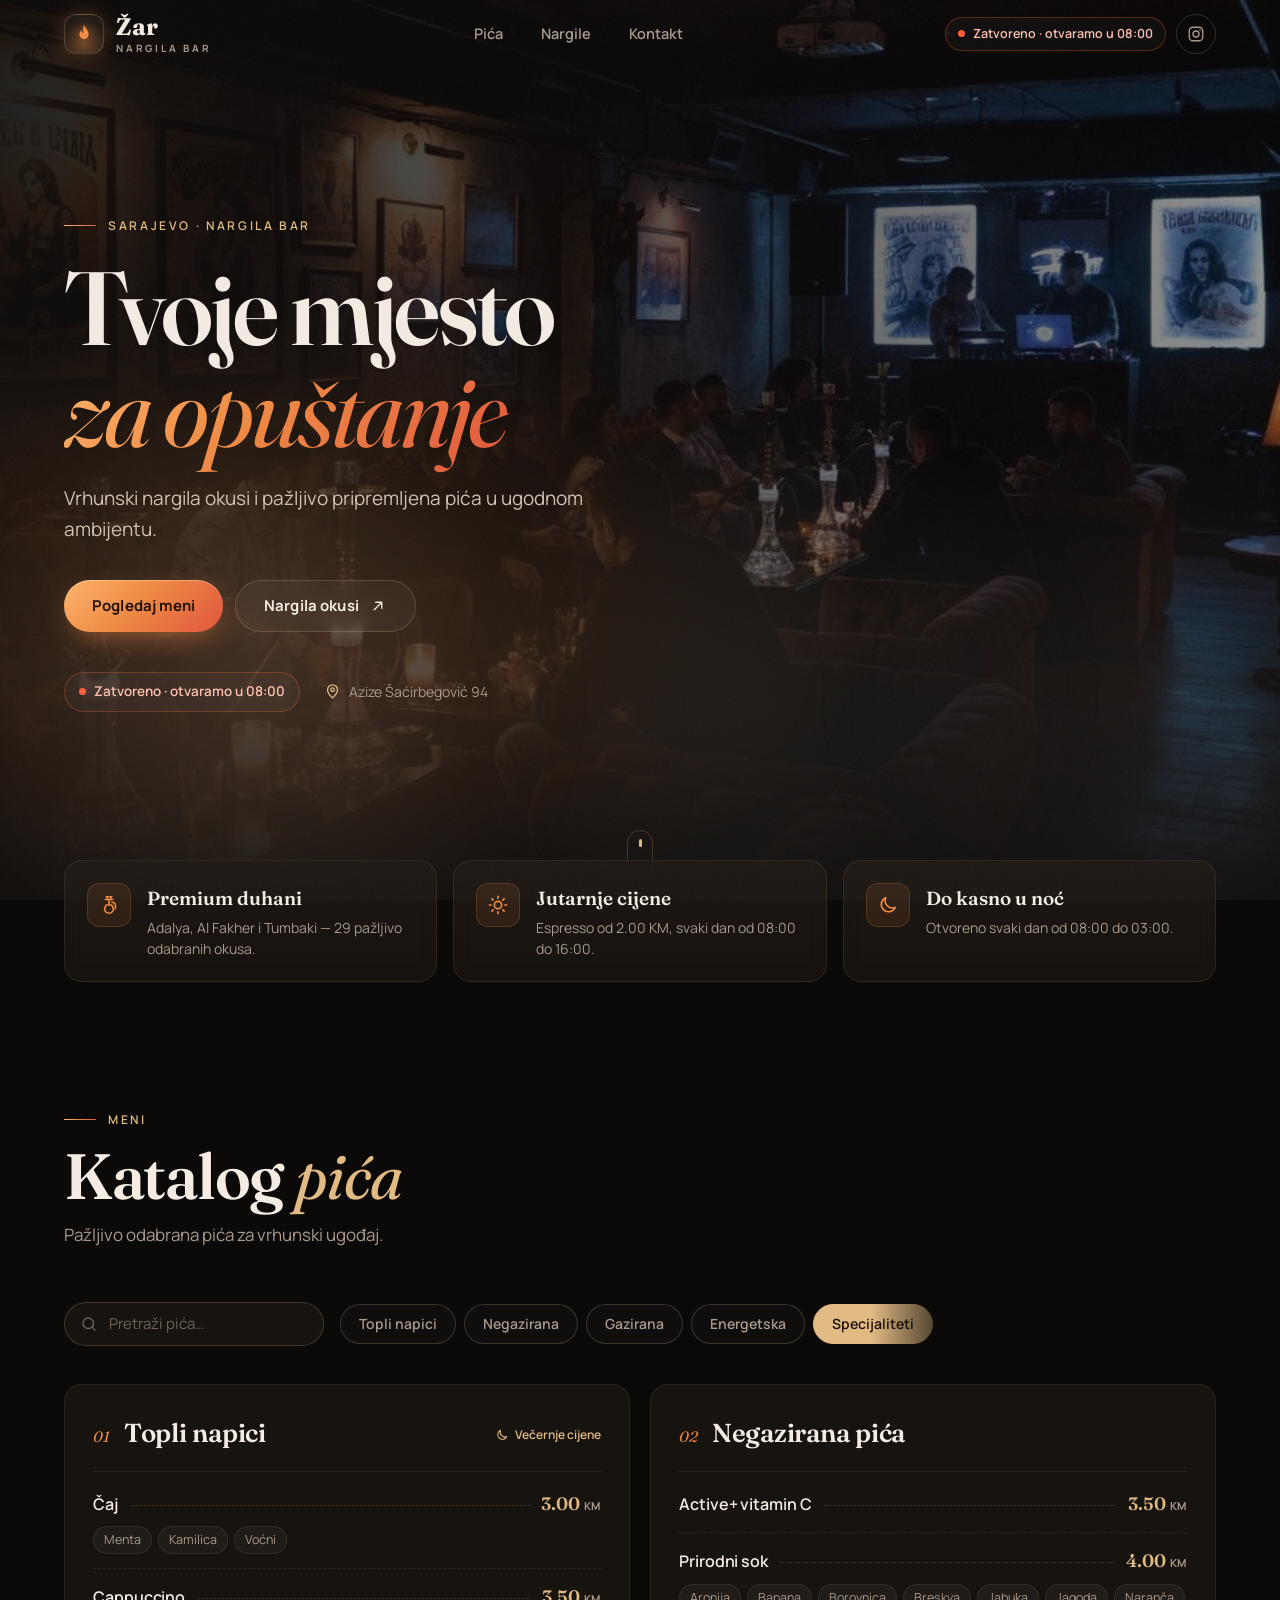
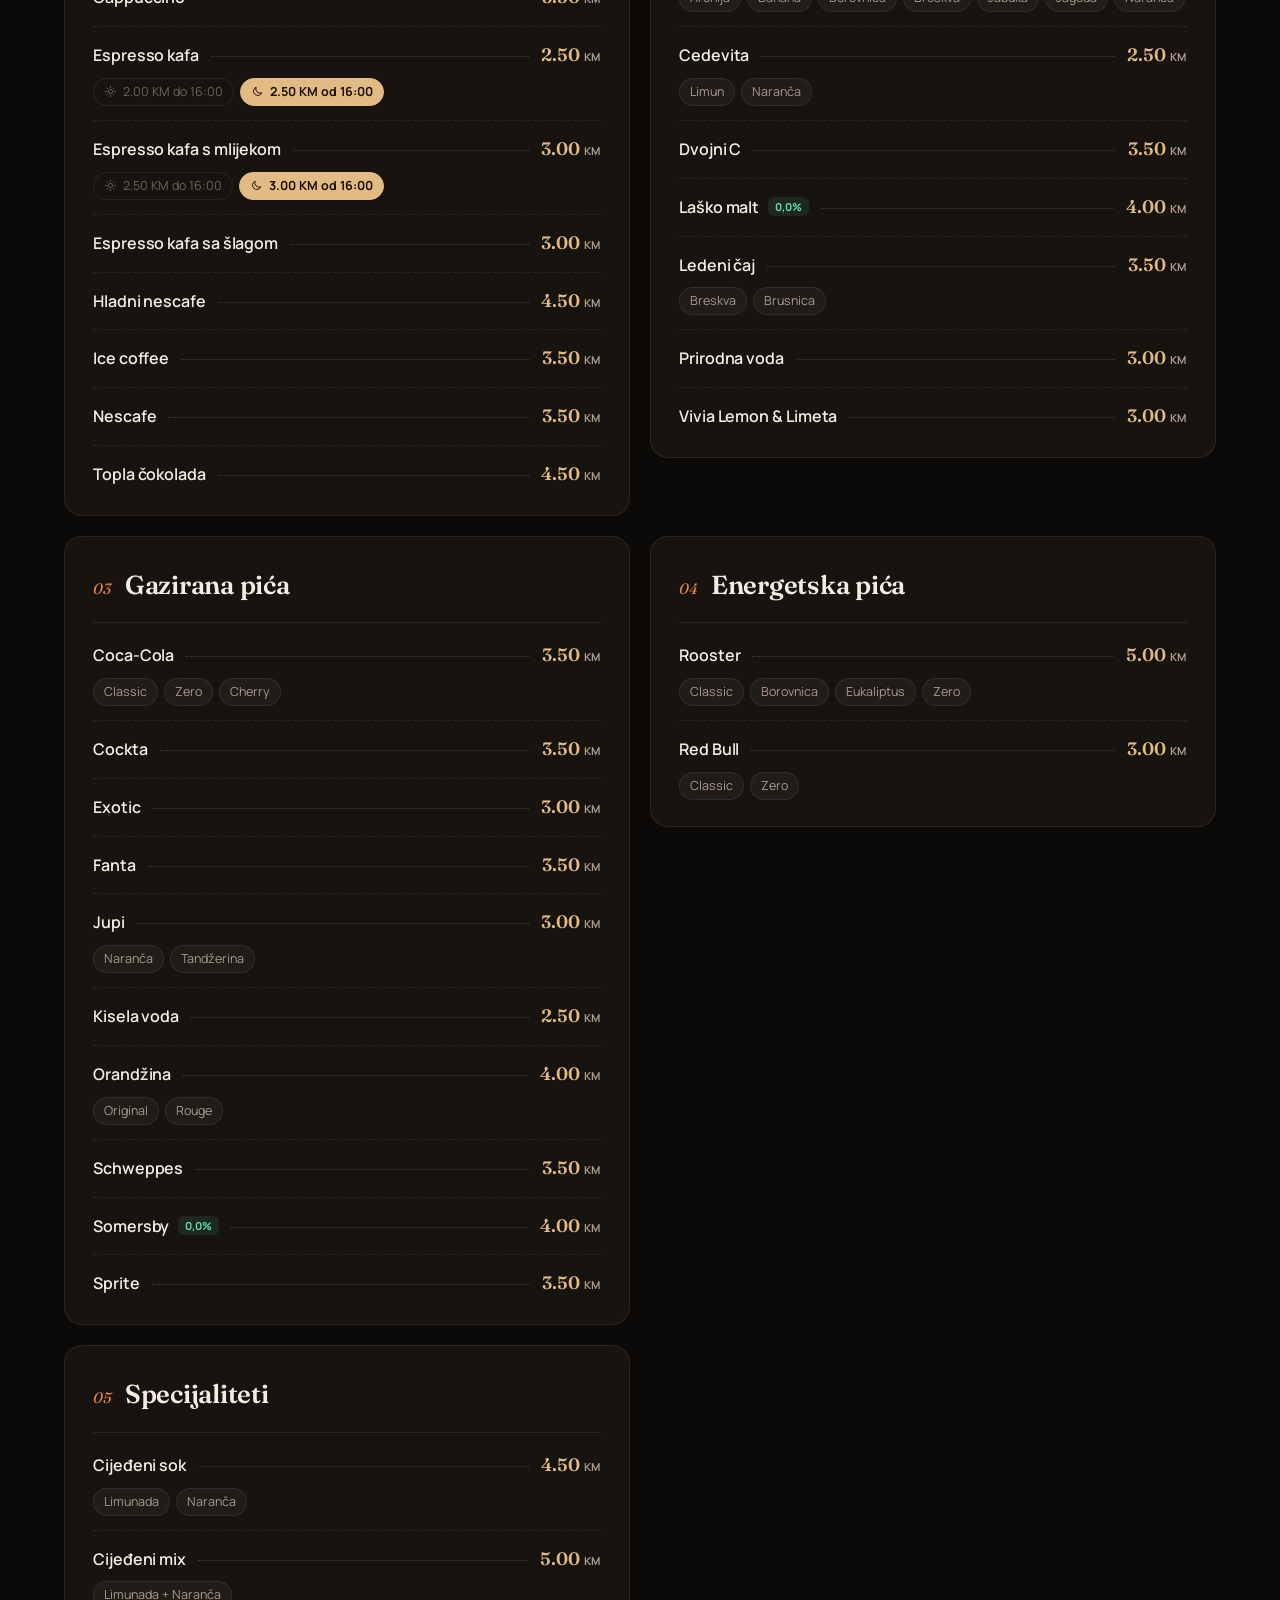
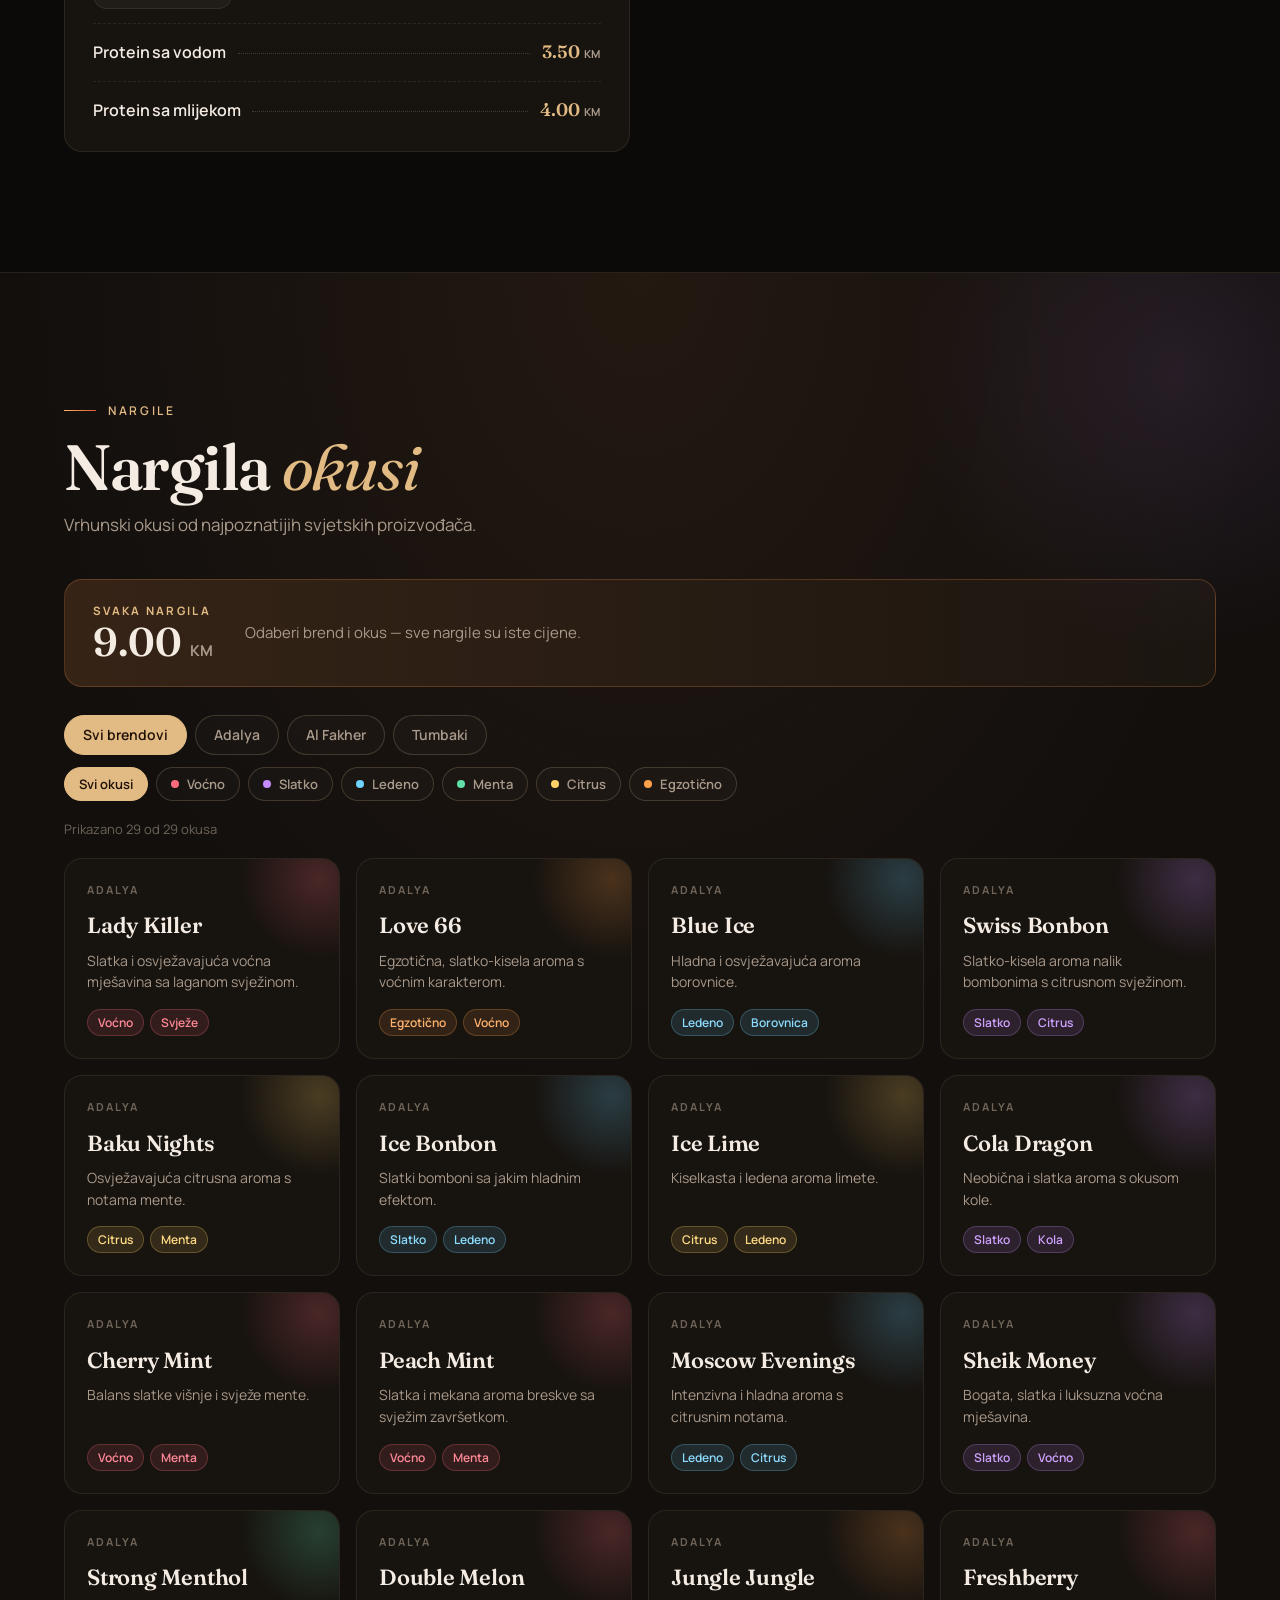
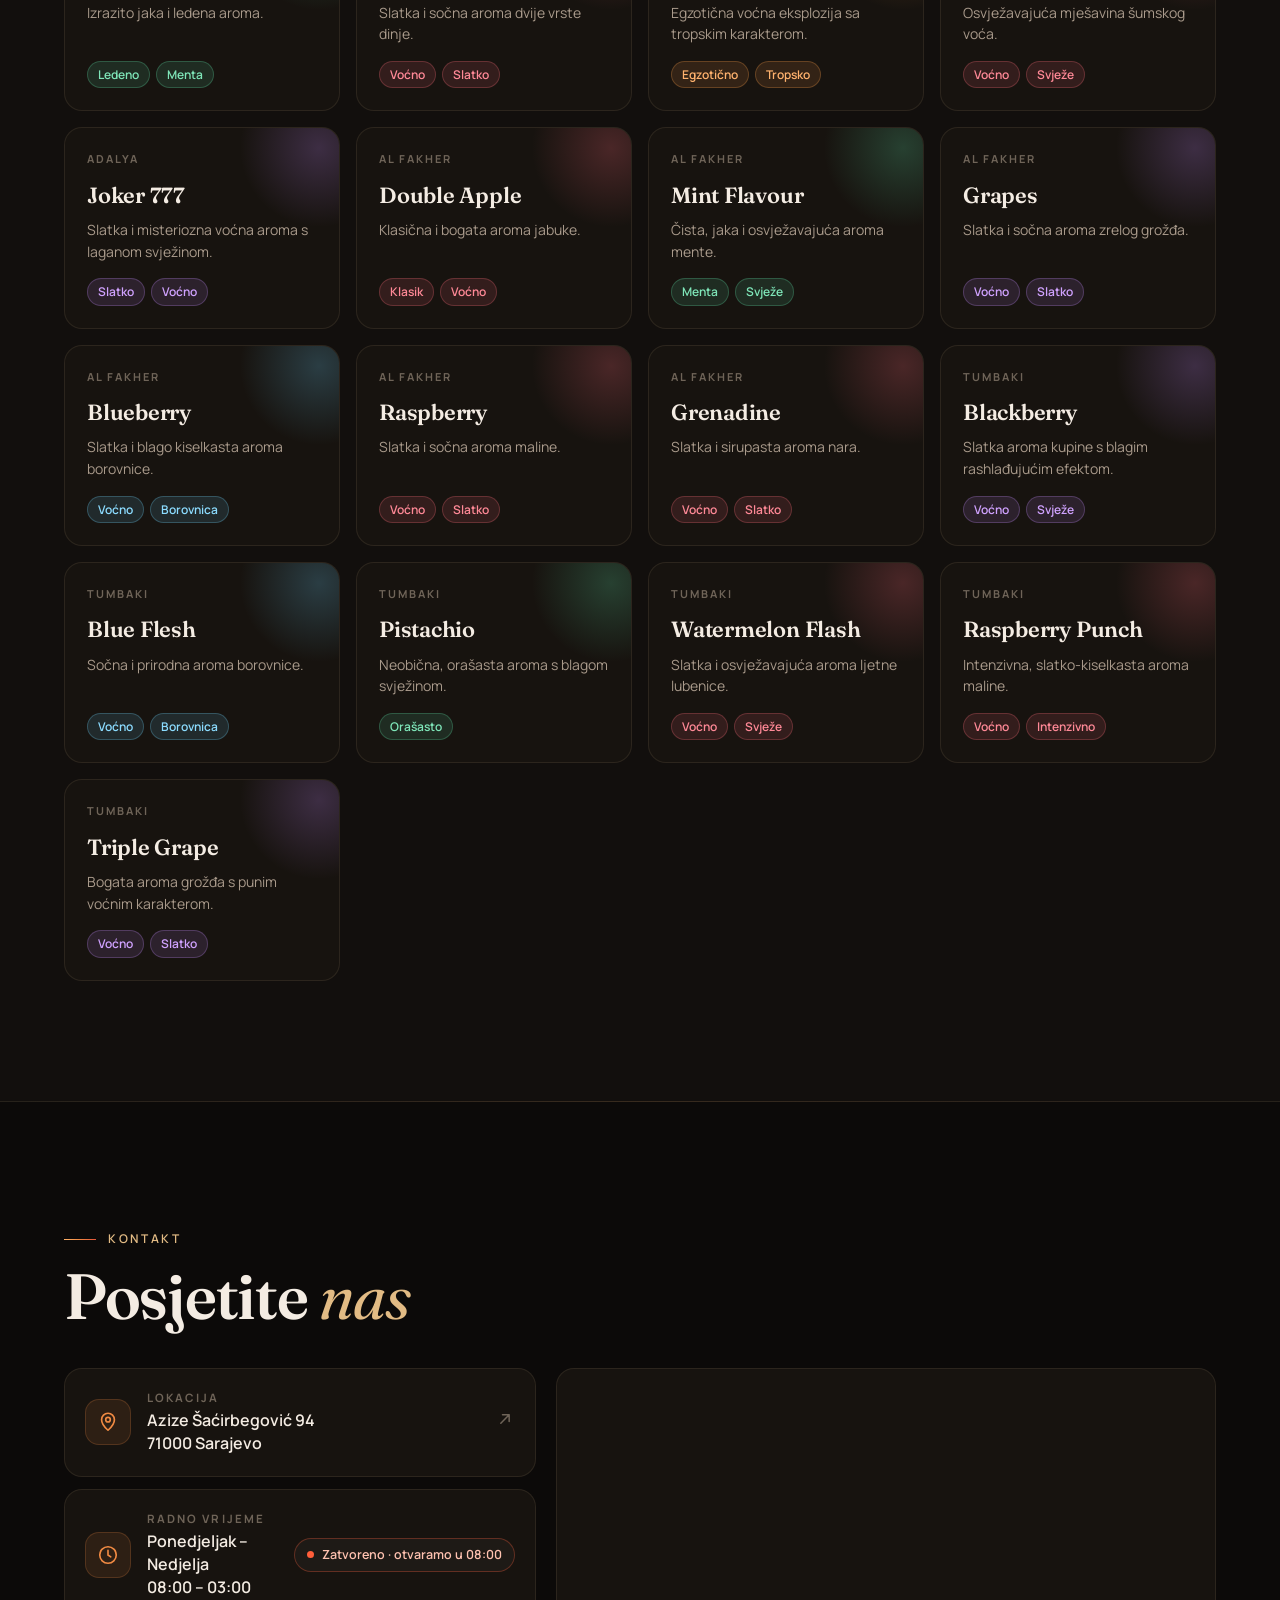
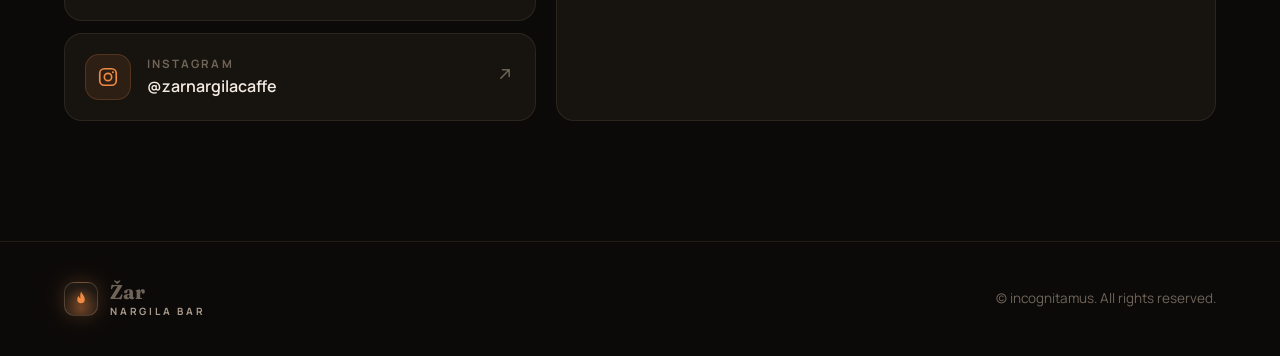
==== index.html @ 889f9b47 "Initial commit: Nargila Bar Žar menu website Static menu site (index.html, styles.css, script.js) wi" ====
<!DOCTYPE html>
<html lang="bs">
<head>
  <meta charset="UTF-8">
  <meta name="viewport" content="width=device-width, initial-scale=1.0, viewport-fit=cover">
  <title>Nargila Bar Žar · Sarajevo — Meni</title>
  <meta name="description" content="Nargila Bar Žar, Sarajevo — premium nargile (Adalya, Al Fakher, Tumbaki) i pažljivo pripremljena pića. Otvoreno svaki dan 08:00–03:00.">
  <meta name="theme-color" content="#0c0a09">
  <meta property="og:title" content="Nargila Bar Žar · Sarajevo">
  <meta property="og:description" content="Premium nargile i pića u ugodnom ambijentu. Pon–Ned 08:00–03:00.">
  <meta property="og:image" content="dark-atmospheric-hookah-lounge-interior-with-ambie.jpg">
  <meta property="og:type" content="website">
  <link rel="icon" href="data:image/svg+xml,%3Csvg xmlns='http://www.w3.org/2000/svg' viewBox='0 0 64 64'%3E%3Crect width='64' height='64' rx='14' fill='%230c0a09'/%3E%3Cpath d='M32 10c3 9 13 14 13 27a13 13 0 0 1-26 0c0-6 3-10 6-13 0 5 2 8 5 9-2-8 0-16 2-23z' fill='%23f08a43'/%3E%3C/svg%3E">
  <link rel="preconnect" href="https://fonts.googleapis.com">
  <link rel="preconnect" href="https://fonts.gstatic.com" crossorigin>
  <link href="https://fonts.googleapis.com/css2?family=Fraunces:ital,opsz,wght@0,9..144,400;0,9..144,600;0,9..144,700;1,9..144,400;1,9..144,600&family=Manrope:wght@400;500;600;700&display=swap" rel="stylesheet">
  <link rel="stylesheet" href="styles.css?v=5">
  <script>document.documentElement.classList.add("js")</script>
  <script type="application/ld+json">
  {
    "@context": "https://schema.org",
    "@type": "BarOrPub",
    "name": "Nargila Bar Žar",
    "image": "dark-atmospheric-hookah-lounge-interior-with-ambie.jpg",
    "address": {
      "@type": "PostalAddress",
      "streetAddress": "Azize Šaćirbegović 94",
      "addressLocality": "Sarajevo",
      "postalCode": "71000",
      "addressCountry": "BA"
    },
    "openingHours": "Mo-Su 08:00-03:00",
    "priceRange": "KM",
    "currenciesAccepted": "BAM",
    "sameAs": ["https://www.instagram.com/zarnargilacaffe"]
  }
  </script>
</head>
<body>

  <!-- SVG icon sprite -->
  <svg width="0" height="0" style="position:absolute" aria-hidden="true">
    <symbol id="i-flame" viewBox="0 0 24 24"><path fill="currentColor" d="M12 2c1.2 3.6 5 5.6 5 10.6A5 5 0 0 1 7 12.6c0-2.3 1.2-3.9 2.3-5 0 2 .8 3.1 2 3.5-.8-3.1 0-6.2.7-9.1z"/></symbol>
    <symbol id="i-pin" viewBox="0 0 24 24"><path fill="none" stroke="currentColor" stroke-width="1.8" stroke-linecap="round" stroke-linejoin="round" d="M12 21s-7-6.2-7-11.5a7 7 0 0 1 14 0C19 14.8 12 21 12 21z"/><circle cx="12" cy="9.5" r="2.5" fill="none" stroke="currentColor" stroke-width="1.8"/></symbol>
    <symbol id="i-clock" viewBox="0 0 24 24"><circle cx="12" cy="12" r="9" fill="none" stroke="currentColor" stroke-width="1.8"/><path fill="none" stroke="currentColor" stroke-width="1.8" stroke-linecap="round" d="M12 7v5l3 2"/></symbol>
    <symbol id="i-insta" viewBox="0 0 24 24"><rect x="3" y="3" width="18" height="18" rx="5" fill="none" stroke="currentColor" stroke-width="1.8"/><circle cx="12" cy="12" r="4" fill="none" stroke="currentColor" stroke-width="1.8"/><circle cx="17.3" cy="6.7" r="1.1" fill="currentColor"/></symbol>
    <symbol id="i-search" viewBox="0 0 24 24"><circle cx="11" cy="11" r="7" fill="none" stroke="currentColor" stroke-width="1.8"/><path stroke="currentColor" stroke-width="1.8" stroke-linecap="round" d="m20 20-3.5-3.5"/></symbol>
    <symbol id="i-cup" viewBox="0 0 24 24"><path fill="none" stroke="currentColor" stroke-width="1.8" stroke-linecap="round" stroke-linejoin="round" d="M4 9h13v5a6 6 0 0 1-6 6h-1a6 6 0 0 1-6-6V9zm13 1h1.5a2.5 2.5 0 0 1 0 5H17M8 2.5c-.6 1 .6 2 0 3M12 2.5c-.6 1 .6 2 0 3"/></symbol>
    <symbol id="i-home" viewBox="0 0 24 24"><path fill="none" stroke="currentColor" stroke-width="1.8" stroke-linecap="round" stroke-linejoin="round" d="M4 10.5 12 4l8 6.5V20a1 1 0 0 1-1 1h-4.5v-6h-5v6H5a1 1 0 0 1-1-1z"/></symbol>
    <symbol id="i-hookah" viewBox="0 0 24 24"><path fill="none" stroke="currentColor" stroke-width="1.8" stroke-linecap="round" stroke-linejoin="round" d="M9 3h6M10 3v3h4V3M8 6h8M12 6v6M9 12h6l1 2a4.5 4.5 0 0 1-4 7 4.5 4.5 0 0 1-4-7zM15 9c2.5 0 4 1.2 4 3.5V16"/></symbol>
    <symbol id="i-arrow" viewBox="0 0 24 24"><path fill="none" stroke="currentColor" stroke-width="1.8" stroke-linecap="round" stroke-linejoin="round" d="M7 17 17 7M9 7h8v8"/></symbol>
    <symbol id="i-snow" viewBox="0 0 24 24"><path fill="none" stroke="currentColor" stroke-width="1.8" stroke-linecap="round" d="M12 3v18M4.2 7.5l15.6 9M4.2 16.5l15.6-9M9.5 4.5 12 7l2.5-2.5M9.5 19.5 12 17l2.5 2.5"/></symbol>
    <symbol id="i-sun" viewBox="0 0 24 24"><circle cx="12" cy="12" r="4" fill="none" stroke="currentColor" stroke-width="1.8"/><path stroke="currentColor" stroke-width="1.8" stroke-linecap="round" d="M12 2.5v2M12 19.5v2M2.5 12h2M19.5 12h2M5.3 5.3l1.4 1.4M17.3 17.3l1.4 1.4M5.3 18.7l1.4-1.4M17.3 6.7l1.4-1.4"/></symbol>
    <symbol id="i-moon" viewBox="0 0 24 24"><path fill="none" stroke="currentColor" stroke-width="1.8" stroke-linejoin="round" d="M20 14.5A8 8 0 0 1 9.5 4a8 8 0 1 0 10.5 10.5z"/></symbol>
  </svg>

  <!-- Header -->
  <header class="header" id="header">
    <div class="container header-inner">
      <a href="#home" class="brand" aria-label="Nargila Bar Žar — početna">
        <span class="brand-mark"><svg><use href="#i-flame"/></svg></span>
        <span class="brand-text">
          <span class="brand-name">Žar</span>
          <span class="brand-sub">Nargila Bar</span>
        </span>
      </a>
      <nav class="nav" aria-label="Glavna navigacija">
        <a href="#drinks">Pića</a>
        <a href="#hookah">Nargile</a>
        <a href="#contact">Kontakt</a>
      </nav>
      <div class="header-actions">
        <span class="status" data-status><span class="status-dot"></span><span class="status-text">Pon–Ned 08–03</span></span>
        <a class="icon-btn" href="https://www.instagram.com/zarnargilacaffe" target="_blank" rel="noopener" aria-label="Instagram">
          <svg><use href="#i-insta"/></svg>
        </a>
      </div>
    </div>
  </header>

  <main>
    <!-- Hero -->
    <section id="home" class="hero">
      <div class="hero-bg" aria-hidden="true"></div>
      <div class="hero-smoke" aria-hidden="true"><span></span><span></span><span></span></div>
      <div class="hero-embers" aria-hidden="true">
        <i></i><i></i><i></i><i></i><i></i><i></i><i></i><i></i><i></i><i></i><i></i><i></i>
      </div>
      <div class="container hero-content">
        <p class="eyebrow reveal"><span class="line"></span>Sarajevo · Nargila Bar</p>
        <h1 class="hero-title reveal">Tvoje mjesto<br><em>za opuštanje</em></h1>
        <p class="hero-sub reveal">Vrhunski nargila okusi i pažljivo pripremljena pića u ugodnom ambijentu.</p>
        <div class="hero-cta reveal">
          <a href="#drinks" class="btn btn-primary">Pogledaj meni</a>
          <a href="#hookah" class="btn btn-ghost">Nargila okusi <svg><use href="#i-arrow"/></svg></a>
        </div>
        <ul class="hero-meta reveal">
          <li><span class="status status-lg" data-status><span class="status-dot"></span><span class="status-text">Pon–Ned 08:00–03:00</span></span></li>
          <li><svg><use href="#i-pin"/></svg>Azize Šaćirbegović 94</li>
        </ul>
      </div>
      <a href="#highlights" class="scroll-cue" aria-label="Skrolaj dolje"><span></span></a>
    </section>

    <!-- Highlights -->
    <section id="highlights" class="highlights">
      <div class="container highlights-grid">
        <article class="highlight reveal">
          <span class="highlight-icon"><svg><use href="#i-hookah"/></svg></span>
          <div>
            <h2>Premium duhani</h2>
            <p>Adalya, Al Fakher i Tumbaki — 29 pažljivo odabranih okusa.</p>
          </div>
        </article>
        <article class="highlight reveal">
          <span class="highlight-icon"><svg><use href="#i-sun"/></svg></span>
          <div>
            <h2>Jutarnje cijene</h2>
            <p>Espresso od 2.00 KM, svaki dan od 08:00 do 16:00.</p>
          </div>
        </article>
        <article class="highlight reveal">
          <span class="highlight-icon"><svg><use href="#i-moon"/></svg></span>
          <div>
            <h2>Do kasno u noć</h2>
            <p>Otvoreno svaki dan od 08:00 do 03:00.</p>
          </div>
        </article>
      </div>
    </section>

    <!-- Drinks -->
    <section id="drinks" class="section">
      <div class="container">
        <header class="section-head reveal">
          <p class="eyebrow"><span class="line"></span>Meni</p>
          <h2 class="section-title">Katalog <em>pića</em></h2>
          <p class="section-sub">Pažljivo odabrana pića za vrhunski ugođaj.</p>
        </header>

        <div class="menu-toolbar" id="drinks-toolbar">
          <label class="search">
            <svg><use href="#i-search"/></svg>
            <input type="search" id="drink-search" placeholder="Pretraži pića…" autocomplete="off" aria-label="Pretraži pića">
          </label>
          <nav class="chips chips-scroll" aria-label="Kategorije pića">
            <a class="chip is-active" href="#cat-topli">Topli napici</a>
            <a class="chip" href="#cat-negazirana">Negazirana</a>
            <a class="chip" href="#cat-gazirana">Gazirana</a>
            <a class="chip" href="#cat-energetska">Energetska</a>
            <a class="chip" href="#cat-specijaliteti">Specijaliteti</a>
          </nav>
        </div>

        <div class="menu" id="drink-menu">

          <section class="category" id="cat-topli">
            <header class="category-head">
              <span class="category-num">01</span>
              <h3>Topli napici</h3>
              <span class="daypart" data-daypart></span>
            </header>
            <div class="items">
              <article class="item">
                <div class="item-head"><h4>Čaj</h4><span class="leader"></span><span class="item-price">3.00 <small>KM</small></span></div>
                <p class="variants"><span>Menta</span><span>Kamilica</span><span>Voćni</span></p>
              </article>
              <article class="item">
                <div class="item-head"><h4>Cappuccino</h4><span class="leader"></span><span class="item-price">3.50 <small>KM</small></span></div>
              </article>
              <article class="item" data-time-price data-morning="2.00" data-evening="2.50">
                <div class="item-head"><h4>Espresso kafa</h4><span class="leader"></span><span class="item-price">2.00 <small>KM</small></span></div>
                <p class="tp"><span class="tp-day"><svg><use href="#i-sun"/></svg>2.00 KM do 16:00</span><span class="tp-eve"><svg><use href="#i-moon"/></svg>2.50 KM od 16:00</span></p>
              </article>
              <article class="item" data-time-price data-morning="2.50" data-evening="3.00">
                <div class="item-head"><h4>Espresso kafa s mlijekom</h4><span class="leader"></span><span class="item-price">2.50 <small>KM</small></span></div>
                <p class="tp"><span class="tp-day"><svg><use href="#i-sun"/></svg>2.50 KM do 16:00</span><span class="tp-eve"><svg><use href="#i-moon"/></svg>3.00 KM od 16:00</span></p>
              </article>
              <article class="item">
                <div class="item-head"><h4>Espresso kafa sa šlagom</h4><span class="leader"></span><span class="item-price">3.00 <small>KM</small></span></div>
              </article>
              <article class="item">
                <div class="item-head"><h4>Hladni nescafe</h4><span class="leader"></span><span class="item-price">4.50 <small>KM</small></span></div>
              </article>
              <article class="item">
                <div class="item-head"><h4>Ice coffee</h4><span class="leader"></span><span class="item-price">3.50 <small>KM</small></span></div>
              </article>
              <article class="item">
                <div class="item-head"><h4>Nescafe</h4><span class="leader"></span><span class="item-price">3.50 <small>KM</small></span></div>
              </article>
              <article class="item">
                <div class="item-head"><h4>Topla čokolada</h4><span class="leader"></span><span class="item-price">4.50 <small>KM</small></span></div>
              </article>
            </div>
          </section>

          <section class="category" id="cat-negazirana">
            <header class="category-head">
              <span class="category-num">02</span>
              <h3>Negazirana pića</h3>
            </header>
            <div class="items">
              <article class="item">
                <div class="item-head"><h4>Active+ vitamin C</h4><span class="leader"></span><span class="item-price">3.50 <small>KM</small></span></div>
              </article>
              <article class="item">
                <div class="item-head"><h4>Prirodni sok</h4><span class="leader"></span><span class="item-price">4.00 <small>KM</small></span></div>
                <p class="variants"><span>Aronija</span><span>Banana</span><span>Borovnica</span><span>Breskva</span><span>Jabuka</span><span>Jagoda</span><span>Naranča</span></p>
              </article>
              <article class="item">
                <div class="item-head"><h4>Cedevita</h4><span class="leader"></span><span class="item-price">2.50 <small>KM</small></span></div>
                <p class="variants"><span>Limun</span><span>Naranča</span></p>
              </article>
              <article class="item">
                <div class="item-head"><h4>Dvojni C</h4><span class="leader"></span><span class="item-price">3.50 <small>KM</small></span></div>
              </article>
              <article class="item">
                <div class="item-head"><h4>Laško malt <span class="tag-soft">0,0%</span></h4><span class="leader"></span><span class="item-price">4.00 <small>KM</small></span></div>
              </article>
              <article class="item">
                <div class="item-head"><h4>Ledeni čaj</h4><span class="leader"></span><span class="item-price">3.50 <small>KM</small></span></div>
                <p class="variants"><span>Breskva</span><span>Brusnica</span></p>
              </article>
              <article class="item">
                <div class="item-head"><h4>Prirodna voda</h4><span class="leader"></span><span class="item-price">3.00 <small>KM</small></span></div>
              </article>
              <article class="item">
                <div class="item-head"><h4>Vivia Lemon &amp; Limeta</h4><span class="leader"></span><span class="item-price">3.00 <small>KM</small></span></div>
              </article>
            </div>
          </section>

          <section class="category" id="cat-gazirana">
            <header class="category-head">
              <span class="category-num">03</span>
              <h3>Gazirana pića</h3>
            </header>
            <div class="items">
              <article class="item">
                <div class="item-head"><h4>Coca-Cola</h4><span class="leader"></span><span class="item-price">3.50 <small>KM</small></span></div>
                <p class="variants"><span>Classic</span><span>Zero</span><span>Cherry</span></p>
              </article>
              <article class="item">
                <div class="item-head"><h4>Cockta</h4><span class="leader"></span><span class="item-price">3.50 <small>KM</small></span></div>
              </article>
              <article class="item">
                <div class="item-head"><h4>Exotic</h4><span class="leader"></span><span class="item-price">3.00 <small>KM</small></span></div>
              </article>
              <article class="item">
                <div class="item-head"><h4>Fanta</h4><span class="leader"></span><span class="item-price">3.50 <small>KM</small></span></div>
              </article>
              <article class="item">
                <div class="item-head"><h4>Jupi</h4><span class="leader"></span><span class="item-price">3.00 <small>KM</small></span></div>
                <p class="variants"><span>Naranča</span><span>Tandžerina</span></p>
              </article>
              <article class="item">
                <div class="item-head"><h4>Kisela voda</h4><span class="leader"></span><span class="item-price">2.50 <small>KM</small></span></div>
              </article>
              <article class="item">
                <div class="item-head"><h4>Orandžina</h4><span class="leader"></span><span class="item-price">4.00 <small>KM</small></span></div>
                <p class="variants"><span>Original</span><span>Rouge</span></p>
              </article>
              <article class="item">
                <div class="item-head"><h4>Schweppes</h4><span class="leader"></span><span class="item-price">3.50 <small>KM</small></span></div>
              </article>
              <article class="item">
                <div class="item-head"><h4>Somersby <span class="tag-soft">0,0%</span></h4><span class="leader"></span><span class="item-price">4.00 <small>KM</small></span></div>
              </article>
              <article class="item">
                <div class="item-head"><h4>Sprite</h4><span class="leader"></span><span class="item-price">3.50 <small>KM</small></span></div>
              </article>
            </div>
          </section>

          <section class="category" id="cat-energetska">
            <header class="category-head">
              <span class="category-num">04</span>
              <h3>Energetska pića</h3>
            </header>
            <div class="items">
              <article class="item">
                <div class="item-head"><h4>Rooster</h4><span class="leader"></span><span class="item-price">5.00 <small>KM</small></span></div>
                <p class="variants"><span>Classic</span><span>Borovnica</span><span>Eukaliptus</span><span>Zero</span></p>
              </article>
              <article class="item">
                <div class="item-head"><h4>Red Bull</h4><span class="leader"></span><span class="item-price">3.00 <small>KM</small></span></div>
                <p class="variants"><span>Classic</span><span>Zero</span></p>
              </article>
            </div>
          </section>

          <section class="category" id="cat-specijaliteti">
            <header class="category-head">
              <span class="category-num">05</span>
              <h3>Specijaliteti</h3>
            </header>
            <div class="items">
              <article class="item">
                <div class="item-head"><h4>Cijeđeni sok</h4><span class="leader"></span><span class="item-price">4.50 <small>KM</small></span></div>
                <p class="variants"><span>Limunada</span><span>Naranča</span></p>
              </article>
              <article class="item">
                <div class="item-head"><h4>Cijeđeni mix</h4><span class="leader"></span><span class="item-price">5.00 <small>KM</small></span></div>
                <p class="variants"><span>Limunada + Naranča</span></p>
              </article>
              <article class="item">
                <div class="item-head"><h4>Protein sa vodom</h4><span class="leader"></span><span class="item-price">3.50 <small>KM</small></span></div>
              </article>
              <article class="item">
                <div class="item-head"><h4>Protein sa mlijekom</h4><span class="leader"></span><span class="item-price">4.00 <small>KM</small></span></div>
              </article>
            </div>
          </section>

          <p class="empty" id="drink-empty" hidden>Nema pića koja odgovaraju pretrazi.</p>
        </div>
      </div>
    </section>

    <!-- Hookah -->
    <section id="hookah" class="section section-hookah">
      <div class="hookah-glow" aria-hidden="true"></div>
      <div class="container">
        <header class="section-head reveal">
          <p class="eyebrow"><span class="line"></span>Nargile</p>
          <h2 class="section-title">Nargila <em>okusi</em></h2>
          <p class="section-sub">Vrhunski okusi od najpoznatijih svjetskih proizvođača.</p>
        </header>

        <div class="price-banner reveal">
          <div>
            <span class="price-banner-label">Svaka nargila</span>
            <span class="price-banner-value">9.00 <small>KM</small></span>
          </div>
          <p>Odaberi brend i okus — sve nargile su iste cijene.</p>
        </div>

        <div class="filters">
          <div class="chips" role="group" aria-label="Brend">
            <button class="chip is-active" data-brand="all" aria-pressed="true">Svi brendovi</button>
            <button class="chip" data-brand="adalya" aria-pressed="false">Adalya</button>
            <button class="chip" data-brand="alfakher" aria-pressed="false">Al Fakher</button>
            <button class="chip" data-brand="tumbaki" aria-pressed="false">Tumbaki</button>
          </div>
          <div class="chips chips-flavor" role="group" aria-label="Profil okusa">
            <button class="chip chip-sm is-active" data-flavor="all" aria-pressed="true">Svi okusi</button>
            <button class="chip chip-sm" data-flavor="fruit" aria-pressed="false"><i class="dot hue-fruit"></i>Voćno</button>
            <button class="chip chip-sm" data-flavor="sweet" aria-pressed="false"><i class="dot hue-sweet"></i>Slatko</button>
            <button class="chip chip-sm" data-flavor="ice" aria-pressed="false"><i class="dot hue-ice"></i>Ledeno</button>
            <button class="chip chip-sm" data-flavor="mint" aria-pressed="false"><i class="dot hue-mint"></i>Menta</button>
            <button class="chip chip-sm" data-flavor="citrus" aria-pressed="false"><i class="dot hue-citrus"></i>Citrus</button>
            <button class="chip chip-sm" data-flavor="exotic" aria-pressed="false"><i class="dot hue-exotic"></i>Egzotično</button>
          </div>
        </div>

        <p class="result-count" id="flavor-count" aria-live="polite"></p>

        <div class="flavors" id="flavors">
          <!-- Adalya -->
          <article class="flavor hue-fruit" data-brand="adalya" data-tags="fruit ice">
            <span class="flavor-brand">Adalya</span>
            <h4>Lady Killer</h4>
            <p>Slatka i osvježavajuća voćna mješavina sa laganom svježinom.</p>
            <ul class="tags"><li>Voćno</li><li>Svježe</li></ul>
          </article>
          <article class="flavor hue-exotic" data-brand="adalya" data-tags="exotic fruit">
            <span class="flavor-brand">Adalya</span>
            <h4>Love 66</h4>
            <p>Egzotična, slatko-kisela aroma s voćnim karakterom.</p>
            <ul class="tags"><li>Egzotično</li><li>Voćno</li></ul>
          </article>
          <article class="flavor hue-ice" data-brand="adalya" data-tags="ice fruit">
            <span class="flavor-brand">Adalya</span>
            <h4>Blue Ice</h4>
            <p>Hladna i osvježavajuća aroma borovnice.</p>
            <ul class="tags"><li>Ledeno</li><li>Borovnica</li></ul>
          </article>
          <article class="flavor hue-sweet" data-brand="adalya" data-tags="sweet citrus">
            <span class="flavor-brand">Adalya</span>
            <h4>Swiss Bonbon</h4>
            <p>Slatko-kisela aroma nalik bombonima s citrusnom svježinom.</p>
            <ul class="tags"><li>Slatko</li><li>Citrus</li></ul>
          </article>
          <article class="flavor hue-citrus" data-brand="adalya" data-tags="citrus mint">
            <span class="flavor-brand">Adalya</span>
            <h4>Baku Nights</h4>
            <p>Osvježavajuća citrusna aroma s notama mente.</p>
            <ul class="tags"><li>Citrus</li><li>Menta</li></ul>
          </article>
          <article class="flavor hue-ice" data-brand="adalya" data-tags="sweet ice">
            <span class="flavor-brand">Adalya</span>
            <h4>Ice Bonbon</h4>
            <p>Slatki bomboni sa jakim hladnim efektom.</p>
            <ul class="tags"><li>Slatko</li><li>Ledeno</li></ul>
          </article>
          <article class="flavor hue-citrus" data-brand="adalya" data-tags="citrus ice">
            <span class="flavor-brand">Adalya</span>
            <h4>Ice Lime</h4>
            <p>Kiselkasta i ledena aroma limete.</p>
            <ul class="tags"><li>Citrus</li><li>Ledeno</li></ul>
          </article>
          <article class="flavor hue-sweet" data-brand="adalya" data-tags="sweet">
            <span class="flavor-brand">Adalya</span>
            <h4>Cola Dragon</h4>
            <p>Neobična i slatka aroma s okusom kole.</p>
            <ul class="tags"><li>Slatko</li><li>Kola</li></ul>
          </article>
          <article class="flavor hue-fruit" data-brand="adalya" data-tags="fruit mint">
            <span class="flavor-brand">Adalya</span>
            <h4>Cherry Mint</h4>
            <p>Balans slatke višnje i svježe mente.</p>
            <ul class="tags"><li>Voćno</li><li>Menta</li></ul>
          </article>
          <article class="flavor hue-fruit" data-brand="adalya" data-tags="fruit mint">
            <span class="flavor-brand">Adalya</span>
            <h4>Peach Mint</h4>
            <p>Slatka i mekana aroma breskve sa svježim završetkom.</p>
            <ul class="tags"><li>Voćno</li><li>Menta</li></ul>
          </article>
          <article class="flavor hue-ice" data-brand="adalya" data-tags="ice citrus">
            <span class="flavor-brand">Adalya</span>
            <h4>Moscow Evenings</h4>
            <p>Intenzivna i hladna aroma s citrusnim notama.</p>
            <ul class="tags"><li>Ledeno</li><li>Citrus</li></ul>
          </article>
          <article class="flavor hue-sweet" data-brand="adalya" data-tags="sweet fruit">
            <span class="flavor-brand">Adalya</span>
            <h4>Sheik Money</h4>
            <p>Bogata, slatka i luksuzna voćna mješavina.</p>
            <ul class="tags"><li>Slatko</li><li>Voćno</li></ul>
          </article>
          <article class="flavor hue-mint" data-brand="adalya" data-tags="ice mint">
            <span class="flavor-brand">Adalya</span>
            <h4>Strong Menthol</h4>
            <p>Izrazito jaka i ledena aroma.</p>
            <ul class="tags"><li>Ledeno</li><li>Menta</li></ul>
          </article>
          <article class="flavor hue-fruit" data-brand="adalya" data-tags="fruit sweet">
            <span class="flavor-brand">Adalya</span>
            <h4>Double Melon</h4>
            <p>Slatka i sočna aroma dvije vrste dinje.</p>
            <ul class="tags"><li>Voćno</li><li>Slatko</li></ul>
          </article>
          <article class="flavor hue-exotic" data-brand="adalya" data-tags="exotic fruit">
            <span class="flavor-brand">Adalya</span>
            <h4>Jungle Jungle</h4>
            <p>Egzotična voćna eksplozija sa tropskim karakterom.</p>
            <ul class="tags"><li>Egzotično</li><li>Tropsko</li></ul>
          </article>
          <article class="flavor hue-fruit" data-brand="adalya" data-tags="fruit ice">
            <span class="flavor-brand">Adalya</span>
            <h4>Freshberry</h4>
            <p>Osvježavajuća mješavina šumskog voća.</p>
            <ul class="tags"><li>Voćno</li><li>Svježe</li></ul>
          </article>
          <article class="flavor hue-sweet" data-brand="adalya" data-tags="sweet fruit">
            <span class="flavor-brand">Adalya</span>
            <h4>Joker 777</h4>
            <p>Slatka i misteriozna voćna aroma s laganom svježinom.</p>
            <ul class="tags"><li>Slatko</li><li>Voćno</li></ul>
          </article>

          <!-- Al Fakher -->
          <article class="flavor hue-fruit" data-brand="alfakher" data-tags="fruit">
            <span class="flavor-brand">Al Fakher</span>
            <h4>Double Apple</h4>
            <p>Klasična i bogata aroma jabuke.</p>
            <ul class="tags"><li>Klasik</li><li>Voćno</li></ul>
          </article>
          <article class="flavor hue-mint" data-brand="alfakher" data-tags="mint ice">
            <span class="flavor-brand">Al Fakher</span>
            <h4>Mint Flavour</h4>
            <p>Čista, jaka i osvježavajuća aroma mente.</p>
            <ul class="tags"><li>Menta</li><li>Svježe</li></ul>
          </article>
          <article class="flavor hue-sweet" data-brand="alfakher" data-tags="fruit sweet">
            <span class="flavor-brand">Al Fakher</span>
            <h4>Grapes</h4>
            <p>Slatka i sočna aroma zrelog grožđa.</p>
            <ul class="tags"><li>Voćno</li><li>Slatko</li></ul>
          </article>
          <article class="flavor hue-ice" data-brand="alfakher" data-tags="fruit">
            <span class="flavor-brand">Al Fakher</span>
            <h4>Blueberry</h4>
            <p>Slatka i blago kiselkasta aroma borovnice.</p>
            <ul class="tags"><li>Voćno</li><li>Borovnica</li></ul>
          </article>
          <article class="flavor hue-fruit" data-brand="alfakher" data-tags="fruit sweet">
            <span class="flavor-brand">Al Fakher</span>
            <h4>Raspberry</h4>
            <p>Slatka i sočna aroma maline.</p>
            <ul class="tags"><li>Voćno</li><li>Slatko</li></ul>
          </article>
          <article class="flavor hue-fruit" data-brand="alfakher" data-tags="fruit sweet">
            <span class="flavor-brand">Al Fakher</span>
            <h4>Grenadine</h4>
            <p>Slatka i sirupasta aroma nara.</p>
            <ul class="tags"><li>Voćno</li><li>Slatko</li></ul>
          </article>

          <!-- Tumbaki -->
          <article class="flavor hue-sweet" data-brand="tumbaki" data-tags="fruit ice">
            <span class="flavor-brand">Tumbaki</span>
            <h4>Blackberry</h4>
            <p>Slatka aroma kupine s blagim rashlađujućim efektom.</p>
            <ul class="tags"><li>Voćno</li><li>Svježe</li></ul>
          </article>
          <article class="flavor hue-ice" data-brand="tumbaki" data-tags="fruit">
            <span class="flavor-brand">Tumbaki</span>
            <h4>Blue Flesh</h4>
            <p>Sočna i prirodna aroma borovnice.</p>
            <ul class="tags"><li>Voćno</li><li>Borovnica</li></ul>
          </article>
          <article class="flavor hue-mint" data-brand="tumbaki" data-tags="sweet">
            <span class="flavor-brand">Tumbaki</span>
            <h4>Pistachio</h4>
            <p>Neobična, orašasta aroma s blagom svježinom.</p>
            <ul class="tags"><li>Orašasto</li></ul>
          </article>
          <article class="flavor hue-fruit" data-brand="tumbaki" data-tags="fruit ice">
            <span class="flavor-brand">Tumbaki</span>
            <h4>Watermelon Flash</h4>
            <p>Slatka i osvježavajuća aroma ljetne lubenice.</p>
            <ul class="tags"><li>Voćno</li><li>Svježe</li></ul>
          </article>
          <article class="flavor hue-fruit" data-brand="tumbaki" data-tags="fruit">
            <span class="flavor-brand">Tumbaki</span>
            <h4>Raspberry Punch</h4>
            <p>Intenzivna, slatko-kiselkasta aroma maline.</p>
            <ul class="tags"><li>Voćno</li><li>Intenzivno</li></ul>
          </article>
          <article class="flavor hue-sweet" data-brand="tumbaki" data-tags="fruit sweet">
            <span class="flavor-brand">Tumbaki</span>
            <h4>Triple Grape</h4>
            <p>Bogata aroma grožđa s punim voćnim karakterom.</p>
            <ul class="tags"><li>Voćno</li><li>Slatko</li></ul>
          </article>
        </div>
        <p class="empty" id="flavor-empty" hidden>Nema okusa za odabrani filter.</p>
      </div>
    </section>

    <!-- Contact -->
    <section id="contact" class="section">
      <div class="container">
        <header class="section-head reveal">
          <p class="eyebrow"><span class="line"></span>Kontakt</p>
          <h2 class="section-title">Posjetite <em>nas</em></h2>
        </header>

        <div class="contact">
          <div class="contact-cards">
            <a class="contact-card reveal" href="https://www.google.com/maps/search/?api=1&amp;query=Azize+%C5%A0a%C4%87irbegovi%C4%87+94+Sarajevo" target="_blank" rel="noopener">
              <span class="contact-icon"><svg><use href="#i-pin"/></svg></span>
              <span class="contact-body">
                <span class="contact-label">Lokacija</span>
                <span class="contact-value">Azize Šaćirbegović 94<br>71000 Sarajevo</span>
              </span>
              <span class="contact-go"><svg><use href="#i-arrow"/></svg></span>
            </a>
            <div class="contact-card reveal">
              <span class="contact-icon"><svg><use href="#i-clock"/></svg></span>
              <span class="contact-body">
                <span class="contact-label">Radno vrijeme</span>
                <span class="contact-value">Ponedjeljak – Nedjelja<br>08:00 – 03:00</span>
              </span>
              <span class="status" data-status><span class="status-dot"></span><span class="status-text"></span></span>
            </div>
            <a class="contact-card reveal" href="https://www.instagram.com/zarnargilacaffe" target="_blank" rel="noopener">
              <span class="contact-icon"><svg><use href="#i-insta"/></svg></span>
              <span class="contact-body">
                <span class="contact-label">Instagram</span>
                <span class="contact-value">@zarnargilacaffe</span>
              </span>
              <span class="contact-go"><svg><use href="#i-arrow"/></svg></span>
            </a>
          </div>
          <div class="map reveal">
            <iframe title="Mapa — Nargila Bar Žar" loading="lazy" referrerpolicy="no-referrer-when-downgrade"
              src="https://maps.google.com/maps?q=Azize%20%C5%A0a%C4%87irbegovi%C4%87%2094%2C%20Sarajevo&amp;z=16&amp;output=embed"></iframe>
          </div>
        </div>
      </div>
    </section>
  </main>

  <footer class="footer">
    <div class="container footer-inner">
      <a href="#home" class="brand brand-sm">
        <span class="brand-mark"><svg><use href="#i-flame"/></svg></span>
        <span class="brand-text"><span class="brand-name">Žar</span><span class="brand-sub">Nargila Bar</span></span>
      </a>
      <p>&copy; incognitamus. All rights reserved.</p>
    </div>
  </footer>

  <!-- Mobile bottom navigation -->
  <nav class="tabbar" aria-label="Brza navigacija">
    <a href="#home" data-spy="home"><svg><use href="#i-home"/></svg><span>Početna</span></a>
    <a href="#drinks" data-spy="drinks"><svg><use href="#i-cup"/></svg><span>Pića</span></a>
    <a href="#hookah" data-spy="hookah"><svg><use href="#i-hookah"/></svg><span>Nargile</span></a>
    <a href="#contact" data-spy="contact"><svg><use href="#i-pin"/></svg><span>Kontakt</span></a>
  </nav>

  <script src="script.js?v=3"></script>
</body>
</html>
---- styles.css ----
/* ==========================================================
   Nargila Bar Žar — menu
   ========================================================== */

:root {
  --bg: #0c0a09;
  --bg-2: #120f0d;
  --surface: #17130f;
  --surface-2: #1f1914;
  --line: rgba(255, 214, 170, 0.09);
  --line-strong: rgba(255, 214, 170, 0.18);
  --text: #f4ece3;
  --muted: #a99a8b;
  --faint: #6f6458;
  --ember: #f08a43;
  --ember-2: #ff5e3a;
  --gold: #e2bb84;
  --accent-grad: linear-gradient(135deg, #ffb46b 0%, #f08a43 45%, #e2543a 100%);

  --hue-fruit: #ff6b7d;
  --hue-sweet: #c48bff;
  --hue-ice: #6fd3ff;
  --hue-mint: #5fe0a8;
  --hue-citrus: #ffd166;
  --hue-exotic: #ff9f4a;

  --serif: "Fraunces", Georgia, serif;
  --sans: "Manrope", system-ui, -apple-system, "Segoe UI", sans-serif;

  --radius: 18px;
  --radius-sm: 12px;
  --header-h: 68px;
  --container: 1200px;
  --ease: cubic-bezier(.2, .7, .2, 1);
}

*,
*::before,
*::after { box-sizing: border-box; }

* { margin: 0; padding: 0; }

html {
  scroll-behavior: smooth;
  scroll-padding-top: calc(var(--header-h) + 16px);
  -webkit-text-size-adjust: 100%;
}

body {
  font-family: var(--sans);
  background: var(--bg);
  color: var(--text);
  line-height: 1.6;
  font-size: 16px;
  -webkit-font-smoothing: antialiased;
  overflow-x: hidden;
}

/* subtle film grain */
body::before {
  content: "";
  position: fixed;
  inset: 0;
  pointer-events: none;
  z-index: 100;
  opacity: .05;
  background-image: url("data:image/svg+xml,%3Csvg xmlns='http://www.w3.org/2000/svg' width='160' height='160'%3E%3Cfilter id='n'%3E%3CfeTurbulence type='fractalNoise' baseFrequency='.85' numOctaves='3' stitchTiles='stitch'/%3E%3C/filter%3E%3Crect width='100%25' height='100%25' filter='url(%23n)'/%3E%3C/svg%3E");
}

a { color: inherit; text-decoration: none; }
button { font: inherit; color: inherit; background: none; border: 0; cursor: pointer; }
svg { width: 1em; height: 1em; flex: none; }
em { font-style: italic; }

:focus-visible {
  outline: 2px solid var(--ember);
  outline-offset: 3px;
  border-radius: 8px;
}

::selection { background: var(--ember); color: #1a0f08; }

.container {
  width: 100%;
  max-width: var(--container);
  margin: 0 auto;
  padding: 0 24px;
}

/* ---------- Shared bits ---------- */

.eyebrow {
  display: inline-flex;
  align-items: center;
  gap: 12px;
  font-size: 12px;
  font-weight: 600;
  letter-spacing: .22em;
  text-transform: uppercase;
  color: var(--gold);
}
.eyebrow .line {
  width: 32px;
  height: 1px;
  background: var(--accent-grad);
}

.status {
  display: inline-flex;
  align-items: center;
  gap: 8px;
  padding: 6px 12px;
  border-radius: 999px;
  border: 1px solid var(--line-strong);
  background: rgba(255, 255, 255, .03);
  font-size: 12.5px;
  font-weight: 600;
  white-space: nowrap;
  color: var(--muted);
}
.status-dot {
  width: 7px;
  height: 7px;
  border-radius: 50%;
  background: var(--faint);
}
.status.is-open { color: #c9f2dc; border-color: rgba(95, 224, 168, .3); }
.status.is-open .status-dot {
  background: var(--hue-mint);
  box-shadow: 0 0 0 0 rgba(95, 224, 168, .6);
  animation: pulse 2s infinite;
}
.status.is-closed { color: #ffc2b0; border-color: rgba(255, 94, 58, .3); }
.status.is-closed .status-dot { background: var(--ember-2); }
.status-lg { padding: 8px 14px; font-size: 13.5px; }

@keyframes pulse {
  70% { box-shadow: 0 0 0 8px rgba(95, 224, 168, 0); }
  100% { box-shadow: 0 0 0 0 rgba(95, 224, 168, 0); }
}

.btn {
  display: inline-flex;
  align-items: center;
  justify-content: center;
  gap: 10px;
  height: 52px;
  padding: 0 28px;
  border-radius: 999px;
  font-weight: 700;
  font-size: 15px;
  letter-spacing: .01em;
  transition: transform .3s var(--ease), box-shadow .3s var(--ease), background .3s, border-color .3s;
}
.btn svg { font-size: 18px; transition: transform .3s var(--ease); }
.btn-primary {
  background: var(--accent-grad);
  color: #1d0f06;
  box-shadow: 0 10px 30px -10px rgba(240, 138, 67, .7), inset 0 1px 0 rgba(255, 255, 255, .3);
}
.btn-primary:hover { transform: translateY(-2px); box-shadow: 0 16px 40px -12px rgba(240, 138, 67, .9), inset 0 1px 0 rgba(255, 255, 255, .3); }
.btn-ghost {
  border: 1px solid var(--line-strong);
  background: rgba(255, 255, 255, .04);
  backdrop-filter: blur(8px);
  -webkit-backdrop-filter: blur(8px);
}
.btn-ghost:hover { border-color: var(--gold); background: rgba(226, 187, 132, .08); }
.btn-ghost:hover svg { transform: translate(2px, -2px); }

/* ---------- Brand ---------- */

.brand { display: inline-flex; align-items: center; gap: 12px; }
.brand-mark {
  display: grid;
  place-items: center;
  width: 40px;
  height: 40px;
  border-radius: 12px;
  background: radial-gradient(circle at 50% 80%, rgba(240, 138, 67, .35), transparent 70%), var(--surface-2);
  border: 1px solid var(--line-strong);
  color: var(--ember);
  font-size: 22px;
  box-shadow: 0 0 24px -6px rgba(240, 138, 67, .55);
}
.brand-mark svg { filter: drop-shadow(0 0 6px rgba(255, 140, 60, .6)); }
.brand-text { display: flex; flex-direction: column; line-height: 1; }
.brand-name {
  font-family: var(--serif);
  font-size: 24px;
  font-weight: 700;
  letter-spacing: -.01em;
}
.brand-sub {
  margin-top: 4px;
  font-size: 10px;
  font-weight: 700;
  letter-spacing: .28em;
  text-transform: uppercase;
  color: var(--muted);
}

/* ---------- Header ---------- */

.header {
  position: fixed;
  inset: 0 0 auto 0;
  z-index: 50;
  height: var(--header-h);
  transition: background .4s, border-color .4s, backdrop-filter .4s;
  border-bottom: 1px solid transparent;
}
.header.is-scrolled {
  background: rgba(12, 10, 9, .78);
  backdrop-filter: blur(16px) saturate(140%);
  -webkit-backdrop-filter: blur(16px) saturate(140%);
  border-bottom-color: var(--line);
}
.header-inner {
  height: 100%;
  display: flex;
  align-items: center;
  justify-content: space-between;
  gap: 24px;
}
.nav { display: flex; gap: 6px; }
.nav a {
  position: relative;
  padding: 8px 16px;
  font-size: 14.5px;
  font-weight: 600;
  color: var(--muted);
  border-radius: 999px;
  transition: color .25s, background .25s;
}
.nav a:hover { color: var(--text); }
.nav a.is-active { color: var(--text); background: rgba(255, 255, 255, .06); }
.header-actions { display: flex; align-items: center; gap: 10px; }
.icon-btn {
  display: grid;
  place-items: center;
  width: 40px;
  height: 40px;
  border-radius: 50%;
  border: 1px solid var(--line-strong);
  font-size: 18px;
  color: var(--muted);
  transition: color .25s, border-color .25s, transform .25s;
}
.icon-btn:hover { color: var(--text); border-color: var(--gold); transform: translateY(-1px); }

/* ---------- Hero ---------- */

.hero {
  position: relative;
  min-height: 100vh;
  min-height: 100svh;
  display: flex;
  align-items: center;
  padding: calc(var(--header-h) + 48px) 0 96px;
  overflow: hidden;
  isolation: isolate;
}
.hero-bg {
  position: absolute;
  inset: -4%;
  z-index: -3;
  background: url("dark-atmospheric-hookah-lounge-interior-with-ambie.jpg") center / cover no-repeat;
  filter: saturate(1.1) contrast(1.05);
  animation: kenburns 30s ease-in-out infinite alternate;
}
.hero::before {
  content: "";
  position: absolute;
  inset: 0;
  z-index: -2;
  background:
    radial-gradient(ellipse 80% 60% at 20% 70%, rgba(240, 138, 67, .18), transparent 60%),
    linear-gradient(90deg, rgba(12, 10, 9, .92) 0%, rgba(12, 10, 9, .65) 55%, rgba(12, 10, 9, .45) 100%),
    linear-gradient(0deg, var(--bg) 0%, transparent 35%);
}
@keyframes kenburns {
  from { transform: scale(1); }
  to { transform: scale(1.08) translate(-1%, -1%); }
}

.hero-smoke { position: absolute; inset: 0; z-index: -1; pointer-events: none; }
.hero-smoke span {
  position: absolute;
  bottom: -20%;
  width: 60vmax;
  height: 60vmax;
  border-radius: 50%;
  background: radial-gradient(circle, rgba(255, 240, 225, .07), transparent 60%);
  filter: blur(30px);
  animation: smoke 22s ease-in-out infinite;
}
.hero-smoke span:nth-child(1) { left: -10%; }
.hero-smoke span:nth-child(2) { left: 30%; animation-delay: -8s; animation-duration: 28s; }
.hero-smoke span:nth-child(3) { left: 60%; animation-delay: -15s; animation-duration: 25s; }
@keyframes smoke {
  0% { transform: translate(0, 10%) scale(.8); opacity: 0; }
  30% { opacity: 1; }
  100% { transform: translate(10%, -70%) scale(1.3); opacity: 0; }
}

.hero-embers { position: absolute; inset: 0; z-index: -1; pointer-events: none; }
.hero-embers i {
  position: absolute;
  bottom: -10px;
  width: 4px;
  height: 4px;
  border-radius: 50%;
  background: #ffb46b;
  box-shadow: 0 0 10px 2px rgba(255, 140, 60, .8);
  opacity: 0;
  animation: ember 9s linear infinite;
}
.hero-embers i:nth-child(1) { left: 8%; animation-delay: 0s; }
.hero-embers i:nth-child(2) { left: 18%; animation-delay: 2.4s; animation-duration: 11s; }
.hero-embers i:nth-child(3) { left: 27%; animation-delay: 5s; width: 3px; height: 3px; }
.hero-embers i:nth-child(4) { left: 36%; animation-delay: 1.2s; animation-duration: 12s; }
.hero-embers i:nth-child(5) { left: 45%; animation-delay: 6.5s; width: 2px; height: 2px; }
.hero-embers i:nth-child(6) { left: 54%; animation-delay: 3.3s; animation-duration: 10s; }
.hero-embers i:nth-child(7) { left: 63%; animation-delay: 7.7s; width: 3px; height: 3px; }
.hero-embers i:nth-child(8) { left: 71%; animation-delay: .6s; animation-duration: 13s; }
.hero-embers i:nth-child(9) { left: 79%; animation-delay: 4.1s; }
.hero-embers i:nth-child(10) { left: 86%; animation-delay: 8.4s; width: 2px; height: 2px; }
.hero-embers i:nth-child(11) { left: 92%; animation-delay: 2s; animation-duration: 11s; }
.hero-embers i:nth-child(12) { left: 13%; animation-delay: 9s; animation-duration: 14s; width: 2px; height: 2px; }
@keyframes ember {
  0% { transform: translate(0, 0); opacity: 0; }
  10% { opacity: 1; }
  50% { transform: translate(24px, -45vh); }
  85% { opacity: .7; }
  100% { transform: translate(-16px, -90vh); opacity: 0; }
}

.hero-content { position: relative; }
.hero-title {
  margin: 22px 0 22px;
  font-family: var(--serif);
  font-weight: 600;
  font-size: clamp(44px, 8.4vw, 104px);
  line-height: .98;
  letter-spacing: -.025em;
  max-width: 12ch;
}
.hero-title em {
  font-weight: 400;
  background: var(--accent-grad);
  -webkit-background-clip: text;
  background-clip: text;
  color: transparent;
  padding-right: .06em;
}
.hero-sub {
  max-width: 34rem;
  font-size: clamp(16px, 1.6vw, 19px);
  color: #cfc2b4;
  margin-bottom: 36px;
}
.hero-cta { display: flex; flex-wrap: wrap; gap: 12px; margin-bottom: 40px; }
.hero-meta {
  list-style: none;
  display: flex;
  flex-wrap: wrap;
  align-items: center;
  gap: 12px 24px;
  font-size: 14px;
  color: var(--muted);
}
.hero-meta li { display: inline-flex; align-items: center; gap: 8px; }
.hero-meta svg { font-size: 17px; color: var(--gold); }

.scroll-cue {
  position: absolute;
  left: 50%;
  bottom: 28px;
  width: 26px;
  height: 42px;
  margin-left: -13px;
  border: 1.5px solid var(--line-strong);
  border-radius: 999px;
}
.scroll-cue span {
  position: absolute;
  left: 50%;
  top: 8px;
  width: 3px;
  height: 8px;
  margin-left: -1.5px;
  border-radius: 2px;
  background: var(--gold);
  animation: cue 2s var(--ease) infinite;
}
@keyframes cue {
  0% { transform: translateY(0); opacity: 1; }
  80% { transform: translateY(14px); opacity: 0; }
  100% { opacity: 0; }
}

/* ---------- Highlights ---------- */

.highlights { position: relative; margin-top: -40px; z-index: 2; }
.highlights-grid {
  display: grid;
  grid-template-columns: repeat(3, 1fr);
  gap: 16px;
}
.highlight {
  display: flex;
  gap: 16px;
  padding: 22px;
  border-radius: var(--radius);
  background: linear-gradient(180deg, rgba(31, 25, 20, .9), rgba(23, 19, 15, .9));
  border: 1px solid var(--line);
  backdrop-filter: blur(10px);
  -webkit-backdrop-filter: blur(10px);
}
.highlight-icon {
  display: grid;
  place-items: center;
  width: 44px;
  height: 44px;
  border-radius: 12px;
  font-size: 22px;
  color: var(--ember);
  background: rgba(240, 138, 67, .1);
  border: 1px solid rgba(240, 138, 67, .2);
  flex: none;
}
.highlight h2 { font-family: var(--serif); font-size: 19px; font-weight: 600; margin-bottom: 4px; }
.highlight p { font-size: 14px; color: var(--muted); line-height: 1.5; }

/* ---------- Sections ---------- */

.section { position: relative; padding: 120px 0; }
.section-head { margin-bottom: 40px; }
.section-title {
  margin-top: 14px;
  font-family: var(--serif);
  font-weight: 600;
  font-size: clamp(38px, 5.5vw, 64px);
  line-height: 1.02;
  letter-spacing: -.02em;
}
.section-title em { font-weight: 400; color: var(--gold); }
.section-sub { margin-top: 12px; color: var(--muted); font-size: 17px; max-width: 36rem; }

/* ---------- Chips ---------- */

.chips { display: flex; flex-wrap: wrap; gap: 8px; }
.chip {
  display: inline-flex;
  align-items: center;
  gap: 8px;
  height: 40px;
  padding: 0 18px;
  border-radius: 999px;
  border: 1px solid var(--line-strong);
  background: rgba(255, 255, 255, .02);
  font-size: 14px;
  font-weight: 600;
  color: var(--muted);
  white-space: nowrap;
  transition: color .25s, background .25s, border-color .25s, transform .2s;
}
.chip:hover { color: var(--text); border-color: rgba(226, 187, 132, .45); }
.chip:active { transform: scale(.97); }
.chip.is-active {
  color: #1d0f06;
  background: var(--gold);
  border-color: var(--gold);
}
.chip-sm { height: 34px; padding: 0 14px; font-size: 13px; }
.chip .dot { width: 8px; height: 8px; border-radius: 50%; background: var(--c); }

/* ---------- Drinks menu ---------- */

.menu-toolbar {
  position: sticky;
  top: var(--header-h);
  z-index: 20;
  display: flex;
  align-items: center;
  gap: 16px;
  padding: 14px 0;
  margin-bottom: 24px;
  background: linear-gradient(180deg, var(--bg) 75%, rgba(12, 10, 9, 0));
}
.search {
  position: relative;
  flex: 0 0 260px;
  display: flex;
  align-items: center;
}
.search svg {
  position: absolute;
  left: 16px;
  font-size: 18px;
  color: var(--faint);
  pointer-events: none;
}
.search input {
  width: 100%;
  height: 44px;
  padding: 0 16px 0 44px;
  border-radius: 999px;
  border: 1px solid var(--line-strong);
  background: var(--surface);
  color: var(--text);
  font: inherit;
  font-size: 15px;
  transition: border-color .25s, background .25s;
}
.search input::placeholder { color: var(--faint); }
.search input:focus { outline: none; border-color: var(--gold); background: var(--surface-2); }

.chips-scroll {
  flex-wrap: nowrap;
  overflow-x: auto;
  scrollbar-width: none;
  -webkit-mask-image: linear-gradient(90deg, #000 85%, transparent);
  mask-image: linear-gradient(90deg, #000 85%, transparent);
  padding-right: 32px;
}
.chips-scroll::-webkit-scrollbar { display: none; }

.menu {
  display: grid;
  grid-template-columns: repeat(2, 1fr);
  gap: 20px;
  align-items: start;
}
.category {
  padding: 28px 28px 12px;
  border-radius: var(--radius);
  background: var(--surface);
  border: 1px solid var(--line);
  scroll-margin-top: 76px;
}
.category-head {
  display: flex;
  align-items: baseline;
  flex-wrap: wrap;
  gap: 4px 14px;
  padding-bottom: 16px;
  margin-bottom: 4px;
  border-bottom: 1px solid var(--line);
}
.category-num {
  font-family: var(--serif);
  font-style: italic;
  font-size: 15px;
  color: var(--ember);
}
.category-head h3 {
  font-family: var(--serif);
  font-weight: 600;
  font-size: 26px;
  letter-spacing: -.01em;
}
.daypart {
  margin-left: auto;
  display: inline-flex;
  align-items: center;
  gap: 6px;
  font-size: 12px;
  font-weight: 600;
  color: var(--gold);
}
.daypart:empty { display: none; }
.daypart svg { font-size: 14px; }

.item { padding: 14px 0; border-bottom: 1px dashed var(--line); }
.item:last-child { border-bottom: 0; }
.item-head { display: flex; align-items: baseline; gap: 12px; }
.item h4 { font-size: 16px; font-weight: 600; letter-spacing: -.005em; }
.leader {
  flex: 1;
  min-width: 16px;
  border-bottom: 1px dotted rgba(255, 214, 170, .2);
  transform: translateY(-4px);
}
.item-price {
  font-family: var(--serif);
  font-weight: 600;
  font-size: 18px;
  color: var(--gold);
  white-space: nowrap;
  font-variant-numeric: tabular-nums;
}
.item-price small { font-family: var(--sans); font-size: 11px; font-weight: 700; letter-spacing: .06em; color: var(--muted); }
.tag-soft {
  display: inline-block;
  margin-left: 6px;
  padding: 1px 7px;
  border-radius: 6px;
  font-size: 11px;
  font-weight: 700;
  color: var(--hue-mint);
  background: rgba(95, 224, 168, .1);
  vertical-align: 2px;
}
.variants { display: flex; flex-wrap: wrap; gap: 6px; margin-top: 8px; }
.variants span {
  padding: 3px 10px;
  border-radius: 999px;
  font-size: 12.5px;
  color: var(--muted);
  background: rgba(255, 255, 255, .04);
  border: 1px solid var(--line);
}
.tp { display: flex; flex-wrap: wrap; gap: 6px; margin-top: 8px; }
.tp span {
  display: inline-flex;
  align-items: center;
  gap: 6px;
  padding: 3px 10px;
  border-radius: 999px;
  font-size: 12.5px;
  color: var(--faint);
  border: 1px solid var(--line);
  transition: all .3s;
}
.tp span svg { font-size: 13px; }
.tp span.is-now {
  color: #1d0f06;
  background: var(--gold);
  border-color: var(--gold);
  font-weight: 700;
}

.empty {
  grid-column: 1 / -1;
  padding: 48px 24px;
  text-align: center;
  color: var(--muted);
  border: 1px dashed var(--line-strong);
  border-radius: var(--radius);
}
mark { background: rgba(240, 138, 67, .3); color: inherit; border-radius: 3px; padding: 0 1px; }

/* ---------- Hookah ---------- */

.section-hookah {
  background:
    radial-gradient(ellipse 70% 50% at 50% 0%, rgba(240, 138, 67, .08), transparent 70%),
    var(--bg-2);
  border-top: 1px solid var(--line);
  border-bottom: 1px solid var(--line);
  overflow: hidden;
}
.hookah-glow {
  position: absolute;
  top: -200px;
  right: -200px;
  width: 600px;
  height: 600px;
  border-radius: 50%;
  background: radial-gradient(circle, rgba(196, 139, 255, .1), transparent 65%);
  pointer-events: none;
}

.price-banner {
  display: flex;
  align-items: center;
  flex-wrap: wrap;
  gap: 16px 32px;
  padding: 22px 28px;
  margin-bottom: 28px;
  border-radius: var(--radius);
  background:
    linear-gradient(90deg, rgba(240, 138, 67, .14), rgba(240, 138, 67, .02)),
    var(--surface);
  border: 1px solid rgba(240, 138, 67, .25);
}
.price-banner > div { display: flex; flex-direction: column; }
.price-banner-label {
  font-size: 11.5px;
  font-weight: 700;
  letter-spacing: .2em;
  text-transform: uppercase;
  color: var(--gold);
}
.price-banner-value {
  font-family: var(--serif);
  font-size: 40px;
  font-weight: 600;
  line-height: 1.1;
}
.price-banner-value small { font-family: var(--sans); font-size: 15px; font-weight: 700; color: var(--muted); }
.price-banner p { color: var(--muted); font-size: 15px; }

.filters { display: grid; gap: 12px; margin-bottom: 18px; }
.result-count { font-size: 13px; color: var(--faint); margin-bottom: 18px; min-height: 1.2em; }

.hue-fruit { --c: var(--hue-fruit); }
.hue-sweet { --c: var(--hue-sweet); }
.hue-ice { --c: var(--hue-ice); }
.hue-mint { --c: var(--hue-mint); }
.hue-citrus { --c: var(--hue-citrus); }
.hue-exotic { --c: var(--hue-exotic); }

.flavors {
  display: grid;
  grid-template-columns: repeat(auto-fill, minmax(250px, 1fr));
  gap: 16px;
}
.flavor {
  position: relative;
  display: flex;
  flex-direction: column;
  padding: 22px;
  border-radius: var(--radius);
  background: var(--surface);
  border: 1px solid var(--line);
  overflow: hidden;
  isolation: isolate;
  transition: transform .35s var(--ease), border-color .35s, box-shadow .35s;
}
.flavor::before {
  content: "";
  position: absolute;
  top: -60px;
  right: -60px;
  width: 160px;
  height: 160px;
  border-radius: 50%;
  background: radial-gradient(circle, var(--c), transparent 70%);
  opacity: .22;
  z-index: -1;
  transition: opacity .35s, transform .5s var(--ease);
}
.flavor:hover {
  transform: translateY(-4px);
  border-color: color-mix(in srgb, var(--c) 40%, transparent);
  box-shadow: 0 20px 40px -24px color-mix(in srgb, var(--c) 60%, transparent);
}
.flavor:hover::before { opacity: .38; transform: scale(1.2); }
.flavor-brand {
  font-size: 11px;
  font-weight: 700;
  letter-spacing: .18em;
  text-transform: uppercase;
  color: var(--faint);
}
.flavor h4 {
  margin: 10px 0 6px;
  font-family: var(--serif);
  font-size: 22px;
  font-weight: 600;
  letter-spacing: -.01em;
}
.flavor p { color: var(--muted); font-size: 14px; line-height: 1.55; flex: 1; }
.tags { list-style: none; display: flex; flex-wrap: wrap; gap: 6px; margin-top: 16px; }
.tags li {
  padding: 3px 10px;
  border-radius: 999px;
  font-size: 12px;
  font-weight: 600;
  color: color-mix(in srgb, var(--c) 80%, white);
  background: color-mix(in srgb, var(--c) 12%, transparent);
  border: 1px solid color-mix(in srgb, var(--c) 25%, transparent);
}
.flavor.is-hidden, .item.is-hidden, .category.is-hidden { display: none; }
.flavor.is-entering { animation: pop .45s var(--ease) both; }
@keyframes pop {
  from { opacity: 0; transform: translateY(10px) scale(.98); }
  to { opacity: 1; transform: none; }
}

/* ---------- Contact ---------- */

.contact {
  display: grid;
  grid-template-columns: minmax(0, 5fr) minmax(0, 7fr);
  gap: 20px;
  align-items: stretch;
}
.contact-cards { display: grid; gap: 12px; align-content: start; }
.contact-card {
  display: flex;
  align-items: center;
  gap: 16px;
  padding: 20px;
  border-radius: var(--radius);
  background: var(--surface);
  border: 1px solid var(--line);
  transition: border-color .3s, transform .3s var(--ease), background .3s;
}
a.contact-card:hover { border-color: rgba(226, 187, 132, .4); background: var(--surface-2); transform: translateY(-2px); }
.contact-icon {
  display: grid;
  place-items: center;
  width: 46px;
  height: 46px;
  border-radius: 14px;
  font-size: 22px;
  color: var(--ember);
  background: rgba(240, 138, 67, .1);
  border: 1px solid rgba(240, 138, 67, .2);
  flex: none;
}
.contact-body { display: flex; flex-direction: column; flex: 1; min-width: 0; }
.contact-label {
  font-size: 11.5px;
  font-weight: 700;
  letter-spacing: .18em;
  text-transform: uppercase;
  color: var(--faint);
  margin-bottom: 2px;
}
.contact-value { font-size: 16px; font-weight: 600; line-height: 1.45; }
.contact-go {
  font-size: 20px;
  color: var(--faint);
  transition: color .3s, transform .3s var(--ease);
}
a.contact-card:hover .contact-go { color: var(--gold); transform: translate(2px, -2px); }

.map {
  min-height: 340px;
  border-radius: var(--radius);
  overflow: hidden;
  border: 1px solid var(--line);
  background: var(--surface);
}
.map iframe {
  display: block;
  width: 100%;
  height: 100%;
  min-height: 340px;
  border: 0;
  filter: invert(.92) hue-rotate(180deg) saturate(.6) brightness(.9) contrast(.95);
}

/* ---------- Footer ---------- */

.footer { padding: 40px 0; border-top: 1px solid var(--line); }
.footer-inner {
  display: flex;
  align-items: center;
  justify-content: space-between;
  flex-wrap: wrap;
  gap: 16px;
  color: var(--faint);
  font-size: 13.5px;
}
.brand-sm .brand-mark { width: 34px; height: 34px; font-size: 18px; border-radius: 10px; }
.brand-sm .brand-name { font-size: 20px; }

/* ---------- Mobile tab bar ---------- */

.tabbar { display: none; }

/* ---------- Reveal ---------- */

.js .reveal {
  opacity: 0;
  transform: translateY(18px);
  transition: opacity .8s var(--ease), transform .8s var(--ease);
}
.js .reveal.is-visible { opacity: 1; transform: none; }
.js .hero .reveal { transition-duration: 1s; }
.js .hero .reveal:nth-child(2) { transition-delay: .08s; }
.js .hero .reveal:nth-child(3) { transition-delay: .16s; }
.js .hero .reveal:nth-child(4) { transition-delay: .24s; }
.js .hero .reveal:nth-child(5) { transition-delay: .32s; }

/* ---------- Responsive ---------- */

@media (max-width: 1000px) {
  .menu { grid-template-columns: 1fr; }
  .contact { grid-template-columns: 1fr; }
}

@media (max-width: 820px) {
  .nav { display: none; }
  .highlights-grid { grid-template-columns: 1fr; gap: 10px; }
  .highlight { padding: 18px; }
}

@media (max-width: 640px) {
  :root { --header-h: 60px; }

  .container { padding: 0 16px; }
  .header-actions .status { display: none; }
  .brand-mark { width: 36px; height: 36px; font-size: 19px; }
  .brand-name { font-size: 21px; }

  .hero { padding-bottom: 88px; align-items: flex-end; }
  .hero::before {
    background:
      radial-gradient(ellipse 90% 50% at 30% 80%, rgba(240, 138, 67, .2), transparent 60%),
      linear-gradient(0deg, var(--bg) 8%, rgba(12, 10, 9, .75) 55%, rgba(12, 10, 9, .55) 100%);
  }
  .hero-cta .btn { flex: 1 1 auto; }
  .scroll-cue { display: none; }
  .highlights { margin-top: -24px; }

  .section { padding: 80px 0; }

  .menu-toolbar { flex-direction: column; align-items: stretch; gap: 10px; padding: 10px 0; }
  .search { flex: none; }
  .chips-scroll { margin: 0 -16px; padding: 0 32px 0 16px; }
  .category { padding: 22px 18px 8px; scroll-margin-top: 116px; }
  .category-head h3 { font-size: 23px; }

  .filters .chips { flex-wrap: nowrap; overflow-x: auto; scrollbar-width: none; margin: 0 -16px; padding: 0 16px; }
  .filters .chips::-webkit-scrollbar { display: none; }
  .flavors { grid-template-columns: 1fr 1fr; gap: 10px; }
  .flavor { padding: 16px; }
  .flavor h4 { font-size: 18px; margin-top: 6px; }
  .flavor p { font-size: 13px; }
  .tags { margin-top: 12px; }
  .price-banner { padding: 18px 20px; }
  .price-banner-value { font-size: 34px; }

  .contact-card { flex-wrap: wrap; }
  .contact-card:has(> .status) .contact-body { flex: 1 1 calc(100% - 62px); }
  .contact-card > .status { margin-left: 62px; }

  .footer { padding-bottom: calc(96px + env(safe-area-inset-bottom)); }

  .tabbar {
    position: fixed;
    left: 12px;
    right: 12px;
    bottom: calc(12px + env(safe-area-inset-bottom));
    z-index: 60;
    display: grid;
    grid-template-columns: repeat(4, 1fr);
    padding: 6px;
    border-radius: 22px;
    background: rgba(23, 19, 15, .82);
    backdrop-filter: blur(18px) saturate(150%);
    -webkit-backdrop-filter: blur(18px) saturate(150%);
    border: 1px solid var(--line-strong);
    box-shadow: 0 18px 40px -12px rgba(0, 0, 0, .7);
  }
  .tabbar a {
    display: flex;
    flex-direction: column;
    align-items: center;
    gap: 3px;
    padding: 8px 4px;
    border-radius: 16px;
    font-size: 11px;
    font-weight: 600;
    color: var(--muted);
    transition: color .25s, background .25s;
  }
  .tabbar svg { font-size: 21px; }
  .tabbar a.is-active { color: var(--text); background: rgba(240, 138, 67, .14); }
  .tabbar a.is-active svg { color: var(--ember); }
}

@media (max-width: 380px) {
  .flavors { grid-template-columns: 1fr; }
}

@media (prefers-reduced-motion: reduce) {
  html { scroll-behavior: auto; }
  *, *::before, *::after {
    animation-duration: .001ms !important;
    animation-iteration-count: 1 !important;
    transition-duration: .001ms !important;
  }
  .hero-embers, .hero-smoke { display: none; }
}
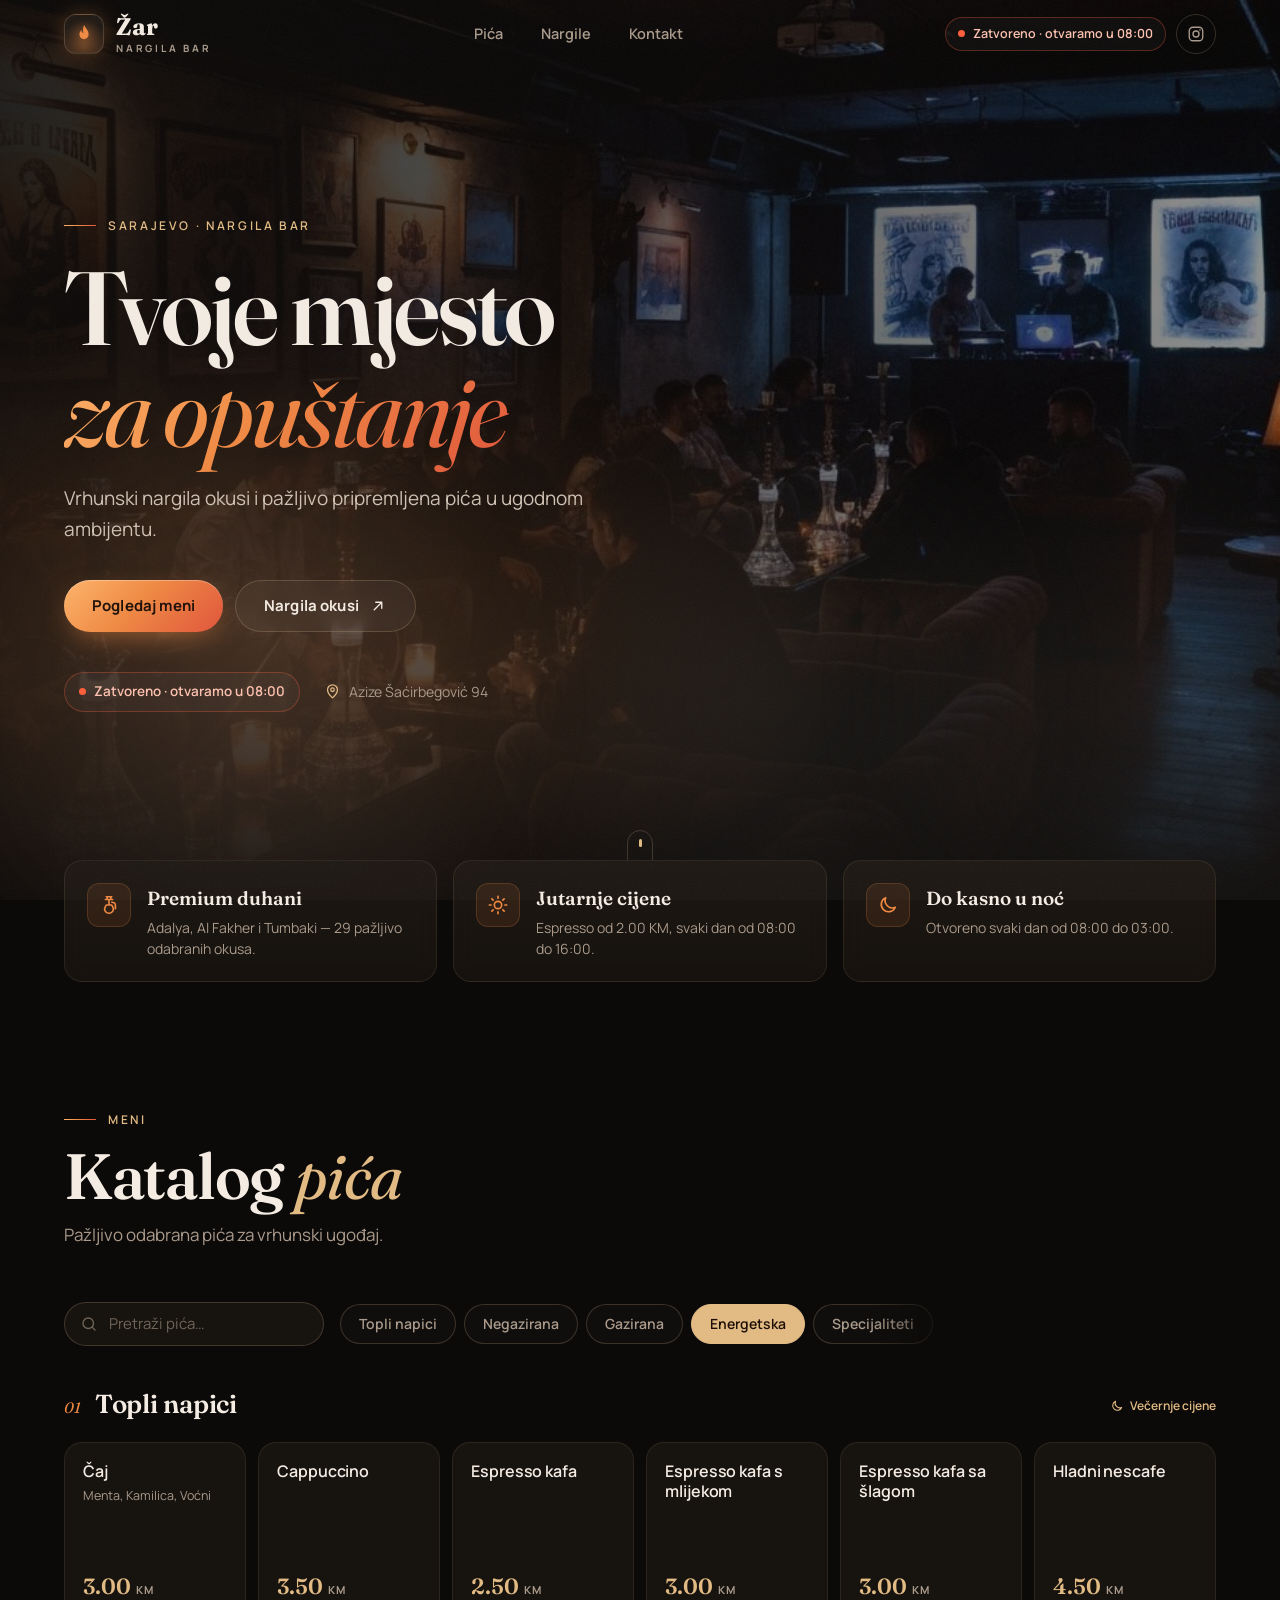
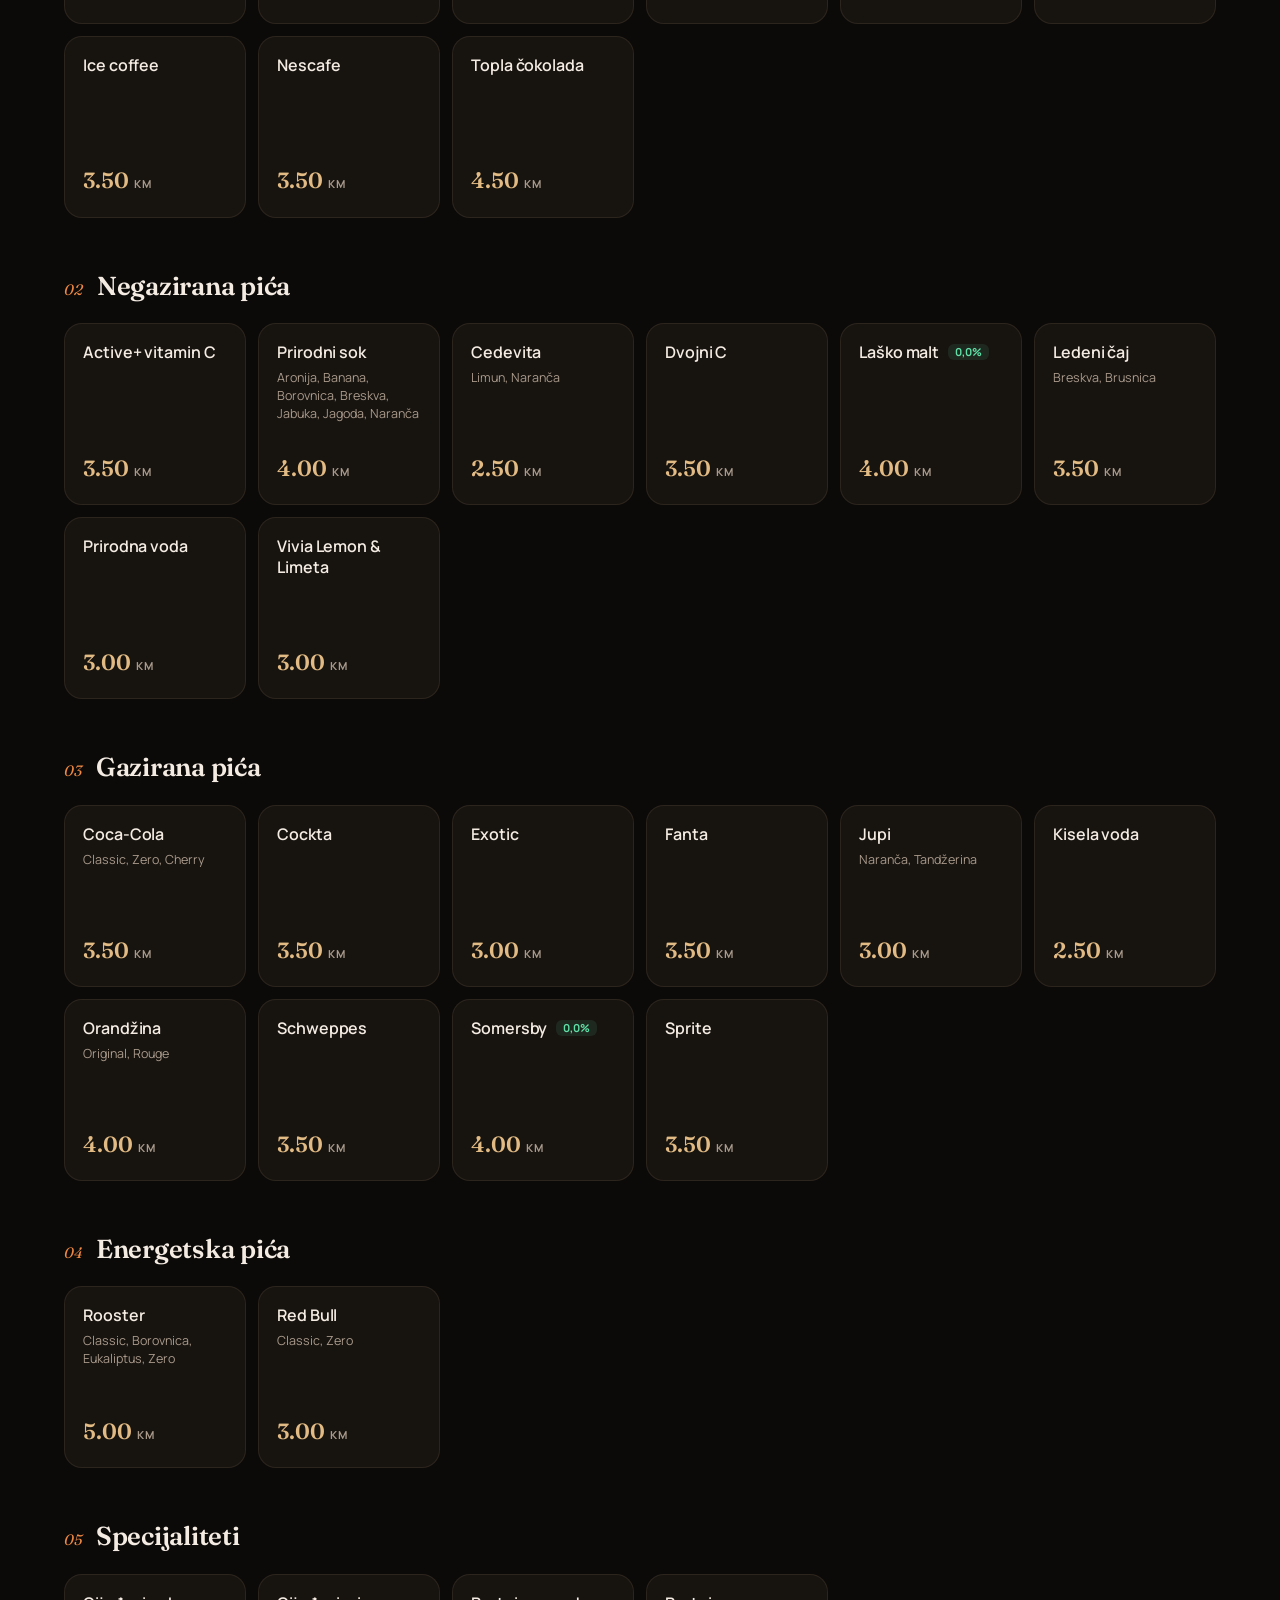
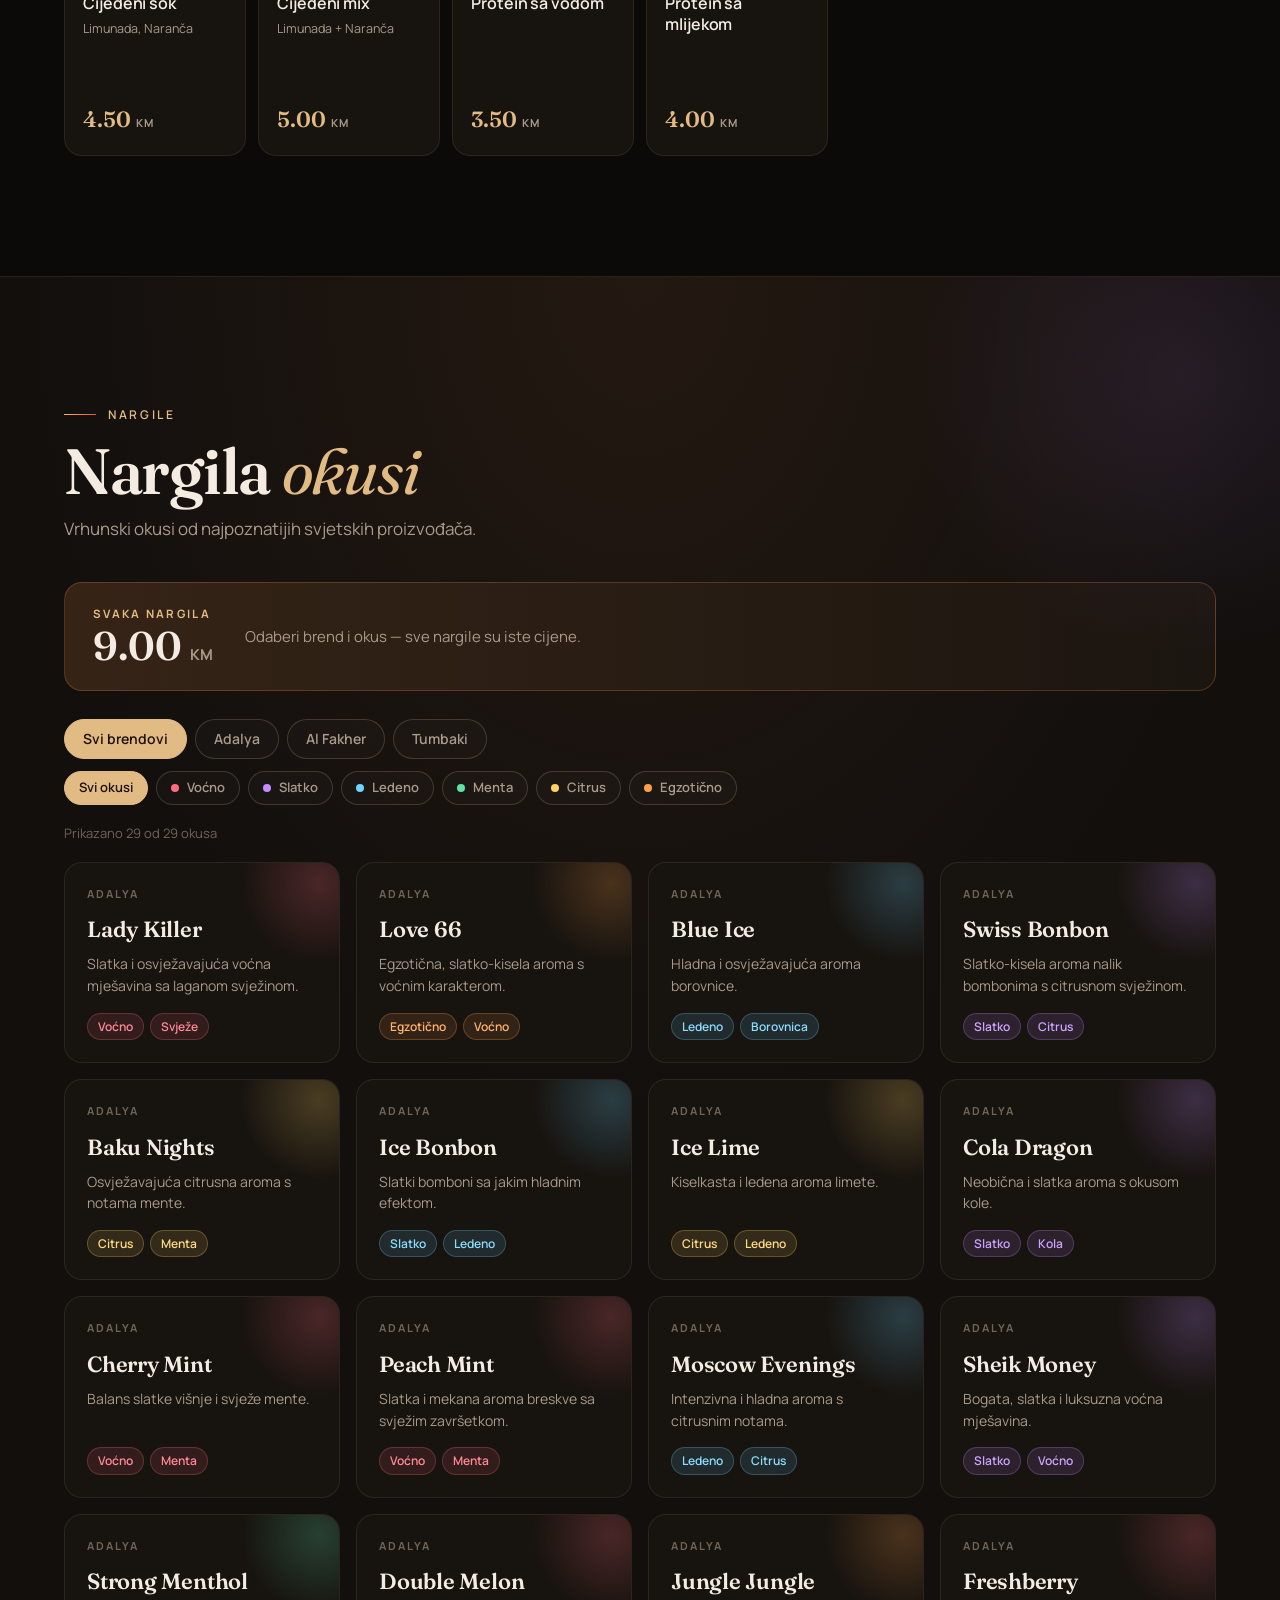
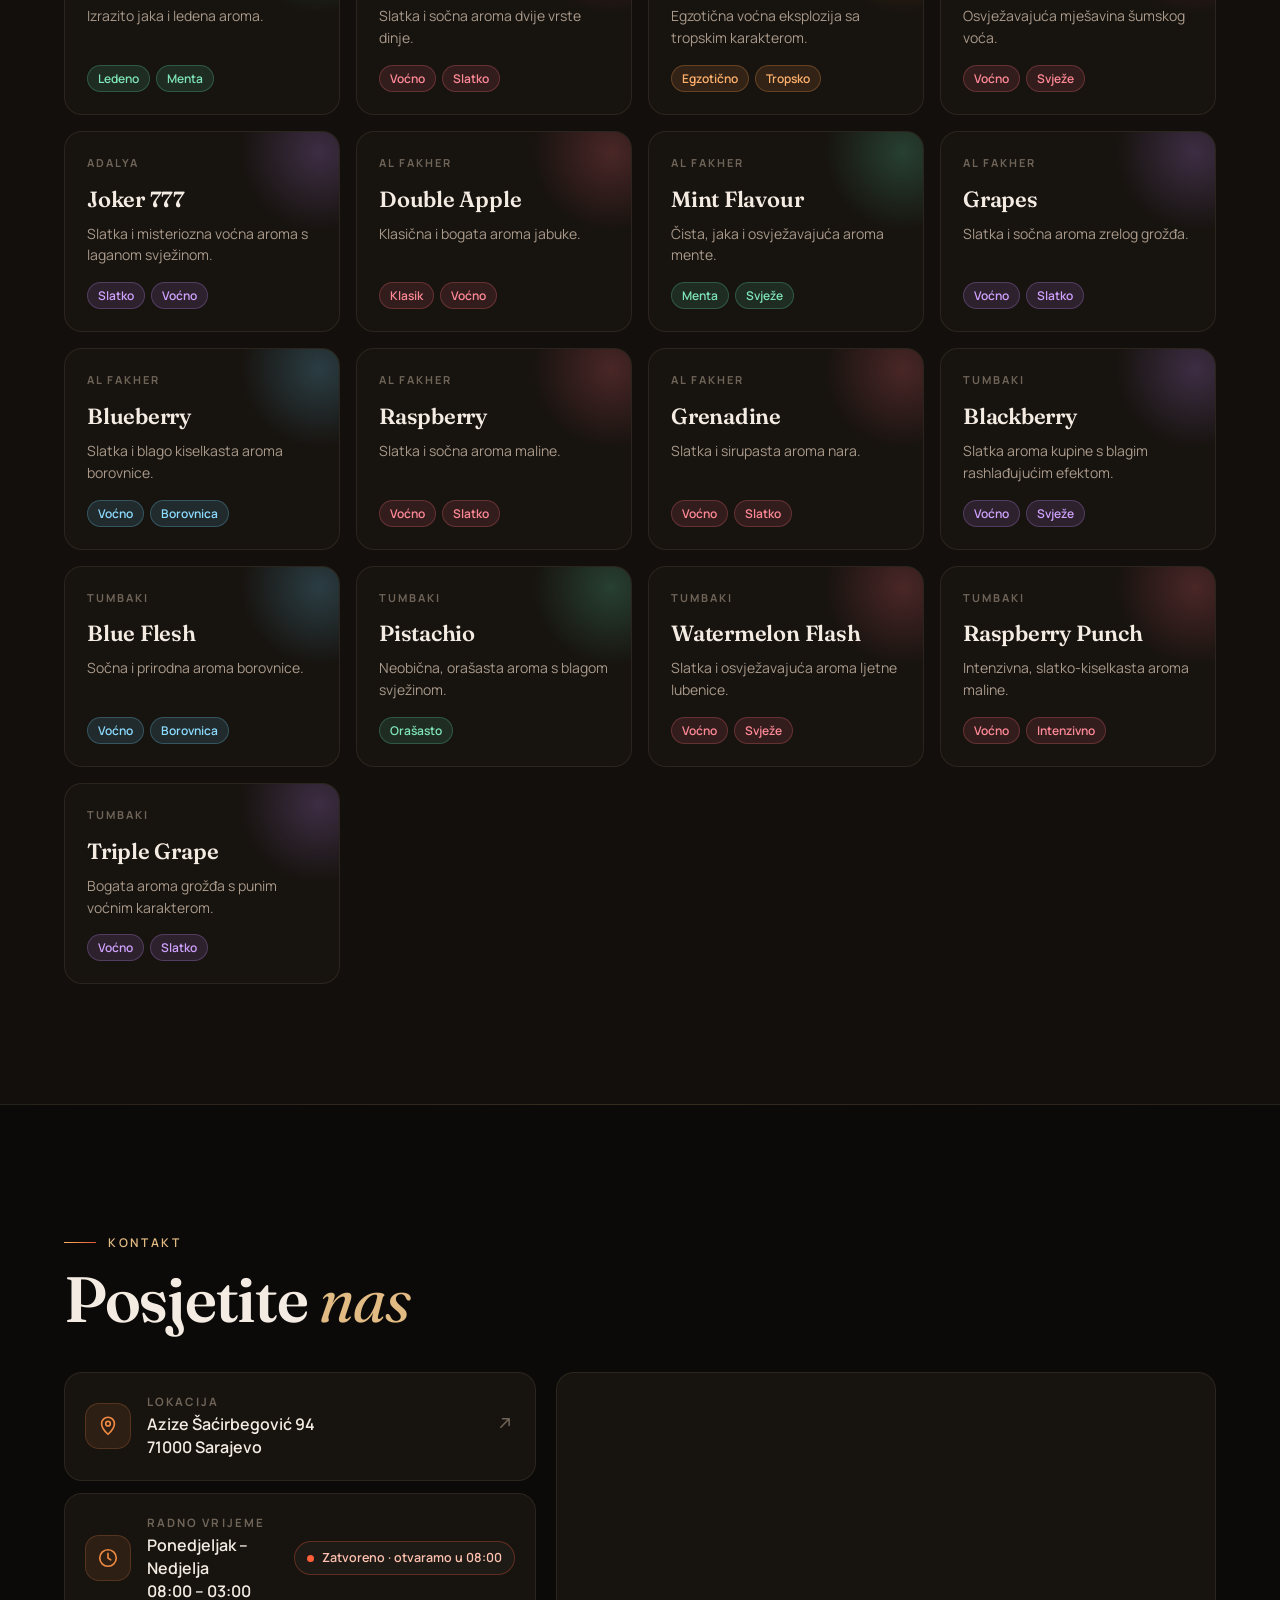
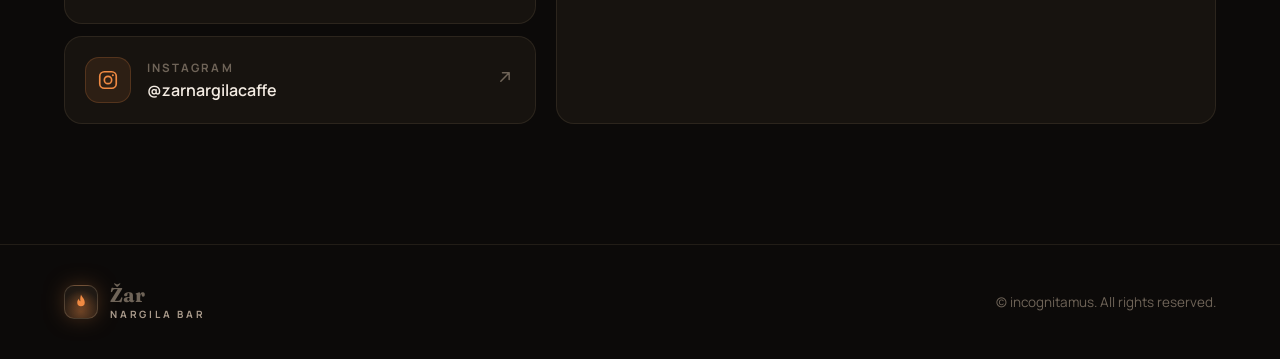
==== commit 25b66315: "Show drinks as equal square tiles and simplify espresso pricing - Katalog pića: each drink is now a " ====
--- a/index.html
+++ b/index.html
@@ -14,7 +14,7 @@
   <link rel="preconnect" href="https://fonts.googleapis.com">
   <link rel="preconnect" href="https://fonts.gstatic.com" crossorigin>
   <link href="https://fonts.googleapis.com/css2?family=Fraunces:ital,opsz,wght@0,9..144,400;0,9..144,600;0,9..144,700;1,9..144,400;1,9..144,600&family=Manrope:wght@400;500;600;700&display=swap" rel="stylesheet">
-  <link rel="stylesheet" href="styles.css?v=5">
+  <link rel="stylesheet" href="styles.css?v=6">
   <script>document.documentElement.classList.add("js")</script>
   <script type="application/ld+json">
   {
@@ -170,11 +170,9 @@
               </article>
               <article class="item" data-time-price data-morning="2.00" data-evening="2.50">
                 <div class="item-head"><h4>Espresso kafa</h4><span class="leader"></span><span class="item-price">2.00 <small>KM</small></span></div>
-                <p class="tp"><span class="tp-day"><svg><use href="#i-sun"/></svg>2.00 KM do 16:00</span><span class="tp-eve"><svg><use href="#i-moon"/></svg>2.50 KM od 16:00</span></p>
               </article>
               <article class="item" data-time-price data-morning="2.50" data-evening="3.00">
                 <div class="item-head"><h4>Espresso kafa s mlijekom</h4><span class="leader"></span><span class="item-price">2.50 <small>KM</small></span></div>
-                <p class="tp"><span class="tp-day"><svg><use href="#i-sun"/></svg>2.50 KM do 16:00</span><span class="tp-eve"><svg><use href="#i-moon"/></svg>3.00 KM od 16:00</span></p>
               </article>
               <article class="item">
                 <div class="item-head"><h4>Espresso kafa sa šlagom</h4><span class="leader"></span><span class="item-price">3.00 <small>KM</small></span></div>
@@ -602,6 +600,6 @@
     <a href="#contact" data-spy="contact"><svg><use href="#i-pin"/></svg><span>Kontakt</span></a>
   </nav>
 
-  <script src="script.js?v=3"></script>
+  <script src="script.js?v=7"></script>
 </body>
 </html>
--- a/styles.css
+++ b/styles.css
@@ -529,25 +529,15 @@
 
 .menu {
   display: grid;
-  grid-template-columns: repeat(2, 1fr);
-  gap: 20px;
-  align-items: start;
-}
-.category {
-  padding: 28px 28px 12px;
-  border-radius: var(--radius);
-  background: var(--surface);
-  border: 1px solid var(--line);
-  scroll-margin-top: 76px;
-}
+  gap: 48px;
+}
+.category { scroll-margin-top: 76px; }
 .category-head {
   display: flex;
   align-items: baseline;
   flex-wrap: wrap;
   gap: 4px 14px;
-  padding-bottom: 16px;
-  margin-bottom: 4px;
-  border-bottom: 1px solid var(--line);
+  margin-bottom: 16px;
 }
 .category-num {
   font-family: var(--serif);
@@ -573,20 +563,34 @@
 .daypart:empty { display: none; }
 .daypart svg { font-size: 14px; }
 
-.item { padding: 14px 0; border-bottom: 1px dashed var(--line); }
-.item:last-child { border-bottom: 0; }
-.item-head { display: flex; align-items: baseline; gap: 12px; }
-.item h4 { font-size: 16px; font-weight: 600; letter-spacing: -.005em; }
-.leader {
-  flex: 1;
-  min-width: 16px;
-  border-bottom: 1px dotted rgba(255, 214, 170, .2);
-  transform: translateY(-4px);
-}
+/* Drinks as equal-size square tiles */
+.items {
+  display: grid;
+  grid-template-columns: repeat(auto-fill, minmax(176px, 1fr));
+  gap: 12px;
+}
+.item {
+  display: flex;
+  flex-direction: column;
+  aspect-ratio: 1 / 1;
+  padding: 18px;
+  border-radius: 18px;
+  background: var(--surface);
+  border: 1px solid var(--line);
+  overflow: hidden;
+  transition: border-color .25s, transform .25s var(--ease), background .25s;
+}
+.item:hover { border-color: rgba(226, 187, 132, .35); background: var(--surface-2); transform: translateY(-2px); }
+.item-head { display: contents; }
+.item h4 { order: 0; font-size: 16px; font-weight: 600; line-height: 1.3; letter-spacing: -.005em; }
+.leader { display: none; }
 .item-price {
+  order: 2;
+  margin-top: auto;
+  padding-top: 10px;
   font-family: var(--serif);
   font-weight: 600;
-  font-size: 18px;
+  font-size: 22px;
   color: var(--gold);
   white-space: nowrap;
   font-variant-numeric: tabular-nums;
@@ -603,34 +607,8 @@
   background: rgba(95, 224, 168, .1);
   vertical-align: 2px;
 }
-.variants { display: flex; flex-wrap: wrap; gap: 6px; margin-top: 8px; }
-.variants span {
-  padding: 3px 10px;
-  border-radius: 999px;
-  font-size: 12.5px;
-  color: var(--muted);
-  background: rgba(255, 255, 255, .04);
-  border: 1px solid var(--line);
-}
-.tp { display: flex; flex-wrap: wrap; gap: 6px; margin-top: 8px; }
-.tp span {
-  display: inline-flex;
-  align-items: center;
-  gap: 6px;
-  padding: 3px 10px;
-  border-radius: 999px;
-  font-size: 12.5px;
-  color: var(--faint);
-  border: 1px solid var(--line);
-  transition: all .3s;
-}
-.tp span svg { font-size: 13px; }
-.tp span.is-now {
-  color: #1d0f06;
-  background: var(--gold);
-  border-color: var(--gold);
-  font-weight: 700;
-}
+.variants { order: 1; margin-top: 6px; font-size: 12.5px; line-height: 1.45; color: var(--muted); }
+.variants span:not(:last-child)::after { content: ", "; }
 
 .empty {
   grid-column: 1 / -1;
@@ -872,7 +850,6 @@
 /* ---------- Responsive ---------- */
 
 @media (max-width: 1000px) {
-  .menu { grid-template-columns: 1fr; }
   .contact { grid-template-columns: 1fr; }
 }
 
@@ -905,7 +882,13 @@
   .menu-toolbar { flex-direction: column; align-items: stretch; gap: 10px; padding: 10px 0; }
   .search { flex: none; }
   .chips-scroll { margin: 0 -16px; padding: 0 32px 0 16px; }
-  .category { padding: 22px 18px 8px; scroll-margin-top: 116px; }
+  .category { scroll-margin-top: 116px; }
+  .menu { gap: 36px; }
+  .items { grid-template-columns: repeat(2, minmax(0, 1fr)); gap: 10px; }
+  .item { padding: 14px; border-radius: 16px; }
+  .item h4 { font-size: 15px; }
+  .variants { font-size: 12px; }
+  .item-price { font-size: 20px; }
   .category-head h3 { font-size: 23px; }
 
   .filters .chips { flex-wrap: nowrap; overflow-x: auto; scrollbar-width: none; margin: 0 -16px; padding: 0 16px; }
